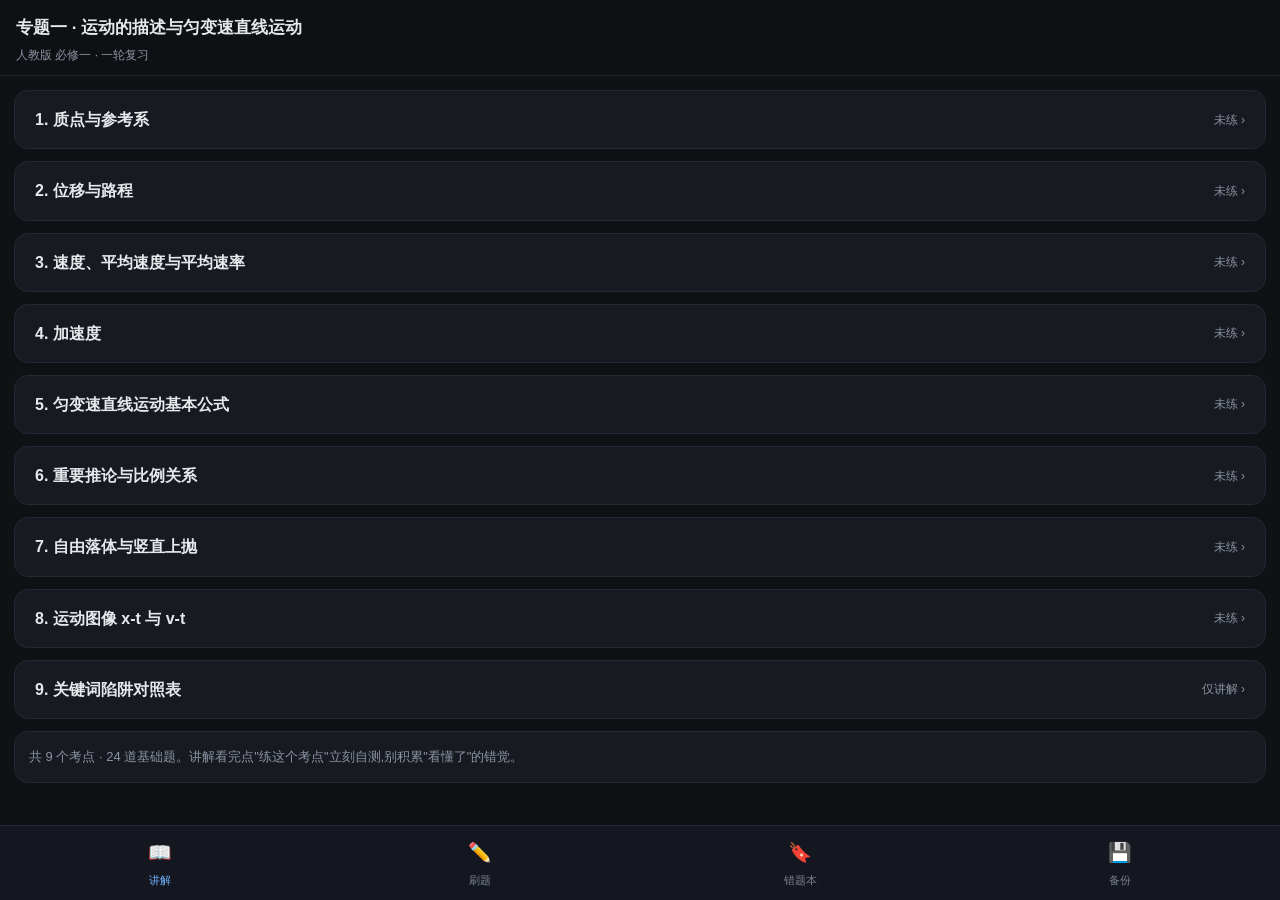
==== index.html @ e9f725aa "Create index.html" ====
<!DOCTYPE html>
<html lang="zh-CN">
<head>
<meta charset="UTF-8">
<meta name="viewport" content="width=device-width,initial-scale=1,viewport-fit=cover">
<meta name="apple-mobile-web-app-capable" content="yes">
<meta name="apple-mobile-web-app-status-bar-style" content="black-translucent">
<title>物理一轮 · 运动与匀变速</title>
<style>
*{box-sizing:border-box;-webkit-tap-highlight-color:transparent}
body{margin:0;background:#0f1115;color:#e6e8ec;font:16px/1.7 -apple-system,"PingFang SC",sans-serif;
  padding-bottom:calc(68px + env(safe-area-inset-bottom))}
header{position:sticky;top:0;z-index:9;background:#0f1115ee;backdrop-filter:blur(8px);
  padding:14px 16px 10px;border-bottom:1px solid #22262e}
h1{font-size:17px;margin:0;font-weight:600}
.sub{font-size:12px;color:#8b93a1;margin-top:2px}
main{padding:14px 14px 20px}
.card{background:#171a21;border:1px solid #232834;border-radius:14px;padding:14px;margin-bottom:12px}
.ct{font-size:16px;font-weight:600;display:flex;justify-content:space-between;align-items:center;gap:10px}
.pct{font-size:12px;color:#8b93a1;font-weight:400;white-space:nowrap}
.body{display:none;margin-top:12px;border-top:1px solid #232834;padding-top:12px}
.body.on{display:block}
h4{margin:14px 0 6px;font-size:13px;color:#6fb3ff;letter-spacing:.5px}
h4:first-child{margin-top:0}
p{margin:6px 0}
ul{margin:6px 0;padding-left:20px}
li{margin:4px 0}
.f{background:#10131a;border-left:3px solid #3d7dd8;padding:8px 10px;border-radius:0 8px 8px 0;margin:8px 0;font-size:15px}
.bad{border-left-color:#e05a5a}.good{border-left-color:#3fae6b}
.tag{display:inline-block;font-size:11px;padding:1px 7px;border-radius:20px;background:#232834;color:#9aa3b2;margin-right:5px}
table{width:100%;border-collapse:collapse;font-size:14px;margin:8px 0}
td{border:1px solid #232834;padding:6px 8px;vertical-align:top}
td:first-child{color:#ffc46b;white-space:nowrap;width:30%}
button{font:inherit;color:inherit;background:none;border:none;cursor:pointer}
.btn{display:block;width:100%;text-align:left;background:#1d2230;border:1px solid #2b3240;
  border-radius:12px;padding:13px 14px;margin:8px 0;font-size:15.5px;transition:.15s}
.btn:active{transform:scale(.985)}
.btn.c{background:#143524;border-color:#2f7a4e}
.btn.w{background:#3a1a1a;border-color:#8a3a3a}
.btn.dim{opacity:.45}
.mini{display:inline-block;width:auto;padding:9px 14px;margin:5px 6px 0 0;background:#1d2230;
  border:1px solid #2b3240;border-radius:10px;font-size:14px;text-align:center}
.mini.on{background:#2d5bbd;border-color:#2d5bbd}
.q{font-size:16.5px;line-height:1.65;margin-bottom:6px}
.exp{background:#10131a;border-radius:10px;padding:11px 12px;margin-top:10px;font-size:14.5px;display:none}
.exp.on{display:block}
.bar{height:5px;background:#232834;border-radius:9px;overflow:hidden;margin-top:8px}
.bar>i{display:block;height:100%;background:linear-gradient(90deg,#3d7dd8,#6fb3ff)}
nav{position:fixed;bottom:0;left:0;right:0;display:flex;background:#141720;
  border-top:1px solid #232834;padding-bottom:env(safe-area-inset-bottom);z-index:20}
nav button{flex:1;padding:11px 0 10px;font-size:11px;color:#79818f;text-align:center}
nav button.on{color:#6fb3ff}
nav i{display:block;font-size:19px;font-style:normal;margin-bottom:2px}
.empty{text-align:center;color:#79818f;padding:40px 16px;font-size:14.5px}
textarea{width:100%;height:120px;background:#10131a;color:#e6e8ec;border:1px solid #2b3240;
  border-radius:10px;padding:10px;font:13px/1.5 ui-monospace,monospace}
.warn{background:#2a1f10;border:1px solid #6b4a1a;border-radius:10px;padding:10px 12px;font-size:14px;color:#ffc46b}
.row{display:flex;gap:8px}.row>*{flex:1}
.n{color:#8b93a1;font-size:13px}
sub,sup{font-size:.72em}
</style>
</head>
<body>
<header><h1 id="ht">专题一 · 运动的描述与匀变速直线运动</h1><div class="sub" id="hs">人教版 必修一 · 一轮复习</div></header>
<main id="app"></main>
<nav>
  <button data-t="learn" class="on"><i>📖</i>讲解</button>
  <button data-t="quiz"><i>✏️</i>刷题</button>
  <button data-t="wrong"><i>🔖</i>错题本</button>
  <button data-t="data"><i>💾</i>备份</button>
</nav>
<script>
/* ========== 考点讲解 ========== */
const C=[
{id:'c1',n:'1. 质点与参考系',b:`
<h4>核心结论</h4>
<ul><li><b>质点</b>是理想模型:忽略物体大小和形状,把质量集中于一点。</li>
<li>能否看成质点,<b>取决于所研究的问题</b>,不取决于物体本身大不大。</li>
<li>描述运动必须先选<b>参考系</b>;同一运动,参考系不同,描述结果不同。坐标系是建立在参考系上的量化工具。</li></ul>
<h4>为什么</h4>
<p>只要物体的大小、形状对所研究的问题影响可以忽略,就可以当质点。地球公转时直径相对轨道半径微不足道,可视为质点;研究自转时转动本身就是研究对象,就不能。</p>
<h4>易错对比</h4>
<div class="f bad">✗ 体积很小的物体一定能看成质点 —— 研究乒乓球的旋转时,它再小也不行。</div>
<div class="f good">✓ 火车从北京开到上海用多长时间,几百米长的火车也能看成质点。</div>`},

{id:'c2',n:'2. 位移与路程',b:`
<h4>核心结论</h4>
<ul><li><b>位移</b>:矢量,由初位置指向末位置的有向线段,只看首末,与路径无关。</li>
<li><b>路程</b>:标量,实际轨迹的长度,与路径有关。</li>
<li>恒有 |位移| ≤ 路程,<b>只有单向直线运动时两者大小相等</b>。</li></ul>
<h4>为什么</h4>
<p>位移只关心"从哪到哪",路程关心"走了多远"。一旦有拐弯或折返,走过的路就比首末连线长。</p>
<h4>易错对比</h4>
<div class="f bad">✗ 绕圆形跑道跑一整圈:路程 2πR,位移 0,不是 2πR。</div>
<div class="f good">✓ 沿半径 R 圆周跑半圈:路程 πR,位移大小 2R(直径)。</div>`},

{id:'c3',n:'3. 速度、平均速度与平均速率',b:`
<h4>核心结论</h4>
<ul><li>平均速度 v̄ = Δx/Δt,<b>矢量</b>,方向与位移同向。</li>
<li>平均速率 = 路程/时间,<b>标量</b>,一般不等于平均速度的大小。</li>
<li>瞬时速度:Δt→0 时的平均速度;速率 = 瞬时速度的大小。</li>
<li>v̄ = (v<sub>0</sub>+v)/2 <b>只对匀变速直线运动成立</b>。</li></ul>
<h4>为什么</h4>
<p>平均速度由位移定义,折返会让位移变小而路程不变,所以两者分道扬镳。而 (v<sub>0</sub>+v)/2 这个式子来自 v-t 图像中梯形面积,只有图线是直线(匀变速)时才能这么算。</p>
<h4>易错对比</h4>
<div class="f bad">✗ 前一半<b>路程</b> 10 m/s、后一半路程 15 m/s,全程平均速度算成 12.5 m/s。<br>正确:v̄ = 2v<sub>1</sub>v<sub>2</sub>/(v<sub>1</sub>+v<sub>2</sub>) = 12 m/s。</div>
<div class="f good">✓ 前一半<b>时间</b> 10 m/s、后一半时间 15 m/s,这时才是 (v<sub>1</sub>+v<sub>2</sub>)/2 = 12.5 m/s。</div>
<p class="n">分清"一半路程"还是"一半时间",这是这个考点唯一的分水岭。</p>`},

{id:'c4',n:'4. 加速度',b:`
<h4>核心结论</h4>
<ul><li>a = Δv/Δt,矢量,方向与<b>速度变化量 Δv</b> 同向,与 v 的方向没有必然联系。</li>
<li>a 与 v 同向 → 加速;a 与 v 反向 → 减速。<b>只看这一条,不看正负号大小。</b></li>
<li>a 大不代表 v 大;a 在减小,只要仍与 v 同向,速度照样<b>继续增大</b>。</li>
<li>v = 0 时 a 可以不为零(竖直上抛最高点)。</li></ul>
<h4>为什么</h4>
<p>加速度刻画的是速度<b>改变的快慢</b>,不是速度本身的大小。它和速度是两个独立的量,只有方向关系决定加速还是减速。</p>
<h4>易错对比</h4>
<div class="f bad">✗ "加速度为正,物体一定加速" —— 若规定向右为正,物体向左运动(v&lt;0)而 a&gt;0,则是在减速。</div>
<div class="f good">✓ 竖直上抛到最高点:v = 0,a = g = 10 m/s²,方向竖直向下。</div>`},

{id:'c5',n:'5. 匀变速直线运动基本公式',b:`
<h4>核心结论</h4>
<div class="f">v = v<sub>0</sub> + at<br>x = v<sub>0</sub>t + ½at²<br>v² = v<sub>0</sub>² + 2ax<br>x = (v<sub>0</sub>+v)t/2</div>
<ul><li>四个式子里一共五个量,<b>知三求二</b>。</li>
<li>都是矢量式:先规定正方向(通常取 v<sub>0</sub> 方向为正),再带正负号代入。</li>
<li>不含 t 的 v² = v<sub>0</sub>² + 2ax 在"不问时间"的题里最省步骤。</li></ul>
<h4>为什么</h4>
<p>前两式是定义式直接积分的结果,后两式由前两式消去 t 或 a 得到,不是新规律。</p>
<h4>易错对比</h4>
<div class="f bad">✗ 汽车 20 m/s 刹车,a = 5 m/s²,求 6 s 内位移,直接代 x = 20×6 − ½×5×36 = 30 m。<br>错在车在 t = 4 s 就停了,不会倒着开回来。</div>
<div class="f good">✓ 先算刹车时间 t<sub>0</sub> = v<sub>0</sub>/a = 4 s &lt; 6 s,所以 x = v<sub>0</sub>²/2a = 40 m。</div>
<p class="n">看到"刹车""制动""滑行",第一反应就是算停止时间,再和题给时间比。</p>`},

{id:'c6',n:'6. 重要推论与比例关系',b:`
<h4>核心结论</h4>
<ul><li>中间<b>时刻</b>速度:v<sub>t/2</sub> = (v<sub>0</sub>+v)/2 = x/t</li>
<li>中间<b>位置</b>速度:v<sub>x/2</sub> = √[(v<sub>0</sub>²+v²)/2]</li>
<li>恒有 <b>v<sub>x/2</sub> &gt; v<sub>t/2</sub></b>(匀变速直线运动中,只要 a≠0)</li>
<li>连续相等时间 T 内位移差:<b>Δx = aT²</b>,推广 x<sub>m</sub> − x<sub>n</sub> = (m−n)aT²</li>
<li>逐差法(实验求 a):a = (x<sub>4</sub>+x<sub>5</sub>+x<sub>6</sub> − x<sub>1</sub>−x<sub>2</sub>−x<sub>3</sub>)/(9T²)</li></ul>
<h4>初速度为零的匀加速(重要比例)</h4>
<table>
<tr><td>各秒末速度</td><td>1 : 2 : 3 : …</td></tr>
<tr><td>前 1s、前 2s… 总位移</td><td>1 : 4 : 9 : …</td></tr>
<tr><td>第 1s、第 2s… 内位移</td><td>1 : 3 : 5 : …</td></tr>
<tr><td>通过连续相等位移所用时间</td><td>1 : (√2−1) : (√3−√2) : …</td></tr>
</table>
<h4>易错对比</h4>
<div class="f bad">✗ 把"前 n 秒位移比 1:4:9"和"第 n 秒内位移比 1:3:5"混用。</div>
<div class="f good">✓ "前"是累计总位移,"第"是那一秒单独走的。1+3 = 4,1+3+5 = 9,两套比例本身是自洽的。</div>`},

{id:'c7',n:'7. 自由落体与竖直上抛',b:`
<h4>核心结论</h4>
<ul><li><b>自由落体</b>:v<sub>0</sub> = 0,a = g。v = gt,h = ½gt²,v² = 2gh。</li>
<li><b>竖直上抛</b>:全程只受重力,是<b>一个完整的匀变速直线运动</b>,可以整体处理。</li>
<li>取向上为正则 a = −g:上升时间 = 下落回抛点时间 = v<sub>0</sub>/g;最大高度 H = v<sub>0</sub>²/2g;回到抛点时速率仍为 v<sub>0</sub>,方向相反。</li></ul>
<h4>为什么</h4>
<p>上升段和下降段加速度始终是 g,没有突变,所以不必分段。分段只是为了直观,整体法更快且不易错。</p>
<h4>易错对比</h4>
<div class="f bad">✗ 认为最高点加速度为零,或认为上升和下降要用两套公式算。</div>
<div class="f good">✓ v<sub>0</sub> = 20 m/s 上抛(g = 10):整体法 0 = 20t − ½×10t² 得 t = 4 s,就是全程时间。</div>`},

{id:'c8',n:'8. 运动图像 x-t 与 v-t',b:`
<h4>核心结论</h4>
<table>
<tr><td>x-t 斜率</td><td>速度(含正负,表示方向)</td></tr>
<tr><td>x-t 交点</td><td>两物体相遇</td></tr>
<tr><td>v-t 斜率</td><td>加速度</td></tr>
<tr><td>v-t 面积</td><td>位移(时间轴下方记负)</td></tr>
<tr><td>v-t 与 t 轴交点</td><td>速度反向的时刻</td></tr>
</table>
<h4>最容易丢分的一条</h4>
<div class="f bad">✗ 把图线形状当成运动轨迹。x-t 图里一条倾斜直线表示<b>匀速直线运动</b>,不是物体斜着走。</div>
<div class="f good">✓ 这两种图都只能描述<b>直线运动</b>,纵轴是位置或速度,不是空间位置的二维坐标。</div>
<p class="n">求位移用 v-t 面积并带正负号;求路程才把负面积取绝对值相加。</p>`},

{id:'c9',n:'9. 关键词陷阱对照表',b:`
<p class="n">一轮复习丢基础分,很大一部分不是不会算,是没看见题目悄悄给的条件。</p>
<table>
<tr><td>刹车 / 制动 / 滑行</td><td>减速到零后不再反向,必须先算停止时间</td></tr>
<tr><td>恰好 / 刚好</td><td>临界条件,往往某个量正好为 0</td></tr>
<tr><td>从静止开始</td><td>v<sub>0</sub> = 0</td></tr>
<tr><td>自由下落 / 自由释放</td><td>v<sub>0</sub> = 0 且 a = g</td></tr>
<tr><td>竖直下抛</td><td>v<sub>0</sub> ≠ 0,方向向下,a = g</td></tr>
<tr><td>匀减速直到停止</td><td>运动时间 = v<sub>0</sub>/a,之后保持静止</td></tr>
<tr><td>位移为零</td><td>回到出发点,不是没动</td></tr>
<tr><td>第 n 秒内</td><td>时长 1 s 的那一段,不是前 n 秒</td></tr>
<tr><td>平均速度</td><td>必须除以总时间,不是速度的算术平均</td></tr>
</table>`}
];

/* ========== 题库 ========== */
const Q=[
{id:'q1',c:'c1',t:'下列关于质点的说法,正确的是:',o:['体积很小的物体一定可以看成质点','研究地球自转时可以把地球看成质点','研究火车从北京到上海所需时间时可把火车看成质点','质点是一种实际存在的很小的物体'],a:2,g:'概念',e:'能否看成质点取决于所研究的问题。研究自转时转动本身是研究对象,不能视为质点;算全程时间时,火车长度相对路程可忽略,可以。质点是理想模型,不真实存在。'},
{id:'q2',c:'c2',t:'物体做单向直线运动时,位移的大小与路程的关系是:',o:['一定相等','位移一定大于路程','位移一定小于路程','无法确定'],a:0,g:'概念',e:'只有单向(不折返)直线运动,轨迹长度才等于首末连线长度。一旦折返或转弯,路程就大于位移大小。'},
{id:'q3',c:'c2',t:'某人沿半径为 R 的圆形跑道从一点出发跑了半圈,他的位移大小和路程分别是:',o:['2R 和 πR','πR 和 2R','2R 和 2πR','0 和 πR'],a:0,g:'计算',e:'半圈的首末位置是直径两端,位移大小 = 2R;路程 = 半个周长 = πR。注意别把两者写反。'},
{id:'q4',c:'c3',t:'汽车沿直线行驶,前一半路程速度为 10 m/s,后一半路程速度为 15 m/s,全程平均速度为:',o:['12.5 m/s','12 m/s','13 m/s','11 m/s'],a:1,g:'公式',e:'设总路程 2s。t = s/10 + s/15 = s/6,v̄ = 2s ÷ (s/6) = 12 m/s。等路程时 v̄ = 2v₁v₂/(v₁+v₂),只有等时间才用 (v₁+v₂)/2 = 12.5。'},
{id:'q5',c:'c3',t:'公式 v̄ = (v₀+v)/2 适用于:',o:['任何形式的运动','任何直线运动','匀变速直线运动','只有匀速直线运动'],a:2,g:'条件',e:'该式由 v-t 图线为直线(斜率恒定)推出,因此只适用于匀变速直线运动。匀速运动是其中 a=0 的特例,但选项 D 范围太窄。'},
{id:'q6',c:'c4',t:'关于加速度,下列说法正确的是:',o:['加速度大,速度一定大','加速度为正值,物体一定在加速','加速度的方向与速度变化量的方向相同','速度为零时加速度一定为零'],a:2,g:'概念',e:'a = Δv/Δt,方向与 Δv 同向,这是定义。加速还是减速只看 a 与 v 是否同向,与正负号无关;最高点 v=0 而 a=g 说明 D 错。'},
{id:'q7',c:'c4',t:'物体做直线运动,加速度逐渐减小但方向始终与速度方向相同,则物体的速度:',o:['逐渐减小','逐渐增大','保持不变','先增大后减小'],a:1,g:'概念',e:'只要 a 与 v 同向,速度就在增大,只是增大得越来越慢。直到 a=0 时速度达到最大并保持不变。'},
{id:'q8',c:'c4',t:'竖直上抛的物体到达最高点时:',o:['速度为零,加速度也为零','速度为零,加速度为 g,方向竖直向下','速度为零,加速度为 g,方向竖直向上','速度不为零'],a:1,g:'概念',e:'最高点只是速度为零的瞬间,物体仍只受重力,a=g 始终竖直向下。若 a=0 物体就会停在空中。'},
{id:'q9',c:'c5',t:'物体初速度 2 m/s,沿初速度方向做匀加速运动,a = 2 m/s²,则 4 s 末的速度为:',o:['8 m/s','10 m/s','6 m/s','12 m/s'],a:1,g:'计算',e:'v = v₀ + at = 2 + 2×4 = 10 m/s。'},
{id:'q10',c:'c5',t:'汽车以 20 m/s 行驶,刹车后加速度大小为 5 m/s²,则刹车后 6 s 内汽车的位移为:',o:['60 m','40 m','30 m','120 m'],a:1,g:'条件',e:'刹车陷阱题。停止时间 t₀ = 20/5 = 4 s < 6 s,所以实际只运动 4 s:x = v₀²/2a = 400/10 = 40 m。若硬代 6 s 会得 30 m,等于让车倒开。'},
{id:'q11',c:'c6',t:'物体由静止开始做匀加速直线运动,第 1 s 内、第 2 s 内、第 3 s 内的位移之比为:',o:['1 : 2 : 3','1 : 3 : 5','1 : 4 : 9','1 : √2 : √3'],a:1,g:'公式',e:'"第 n 秒内"的位移比是 1:3:5:…;1:4:9 是"前 n 秒"的总位移比;1:2:3 是各秒末速度比。三者别混。'},
{id:'q12',c:'c6',t:'判断:初速度为零的匀加速直线运动,前 1 s、前 2 s、前 3 s 内的位移之比为 1 : 4 : 9。',o:['正确','错误'],a:0,g:'公式',e:'正确。x = ½at²,位移与 t² 成正比,所以 1²:2²:3² = 1:4:9。'},
{id:'q13',c:'c6',t:'匀变速直线运动中,任意两个连续相等时间 T 内的位移之差等于:',o:['aT','aT²','2aT²','不确定'],a:1,g:'公式',e:'Δx = aT²,这是判断匀变速运动和实验中求加速度的核心关系式。相隔 m−n 段时则为 (m−n)aT²。'},
{id:'q14',c:'c6',t:'某物体做匀变速直线运动,在连续相等的时间间隔 T = 1 s 内的位移依次为 2 m 和 4 m,则加速度为:',o:['1 m/s²','2 m/s²','4 m/s²','0.5 m/s²'],a:1,g:'计算',e:'由 Δx = aT²:a = (4−2)/1² = 2 m/s²。'},
{id:'q15',c:'c6',t:'匀变速直线运动中(a≠0),中间时刻的瞬时速度 v(t/2) 与中间位置的瞬时速度 v(x/2) 的大小关系是:',o:['v(t/2) > v(x/2)','两者相等','v(x/2) > v(t/2)','无法确定'],a:2,g:'概念',e:'v(t/2) = (v₀+v)/2 是算术平均,v(x/2) = √[(v₀²+v²)/2] 是方均根,后者恒大于前者(v₀≠v 时)。记住"位置的大于时刻的",无论加速减速都成立。'},
{id:'q16',c:'c7',t:'物体自由下落,g 取 10 m/s²,则 2 s 末的速度为:',o:['10 m/s','20 m/s','5 m/s','40 m/s'],a:1,g:'计算',e:'v = gt = 10×2 = 20 m/s。'},
{id:'q17',c:'c7',t:'物体自由下落 45 m 所需时间为(g 取 10 m/s²):',o:['2 s','3 s','4.5 s','9 s'],a:1,g:'计算',e:'h = ½gt²:45 = 5t²,t = 3 s。'},
{id:'q18',c:'c7',t:'以 20 m/s 的速度竖直上抛一物体,不计空气阻力,g 取 10 m/s²,从抛出到落回抛出点的总时间为:',o:['2 s','4 s','6 s','1 s'],a:1,g:'公式',e:'上升时间 = v₀/g = 2 s,下落时间相同,总共 4 s。整体法:取向上为正,0 = 20t − 5t²,t = 4 s。'},
{id:'q19',c:'c8',t:'在 x-t 图像中,一条倾斜的直线表示物体做:',o:['匀加速直线运动','匀速直线运动','静止','曲线运动'],a:1,g:'概念',e:'x-t 图斜率即速度,直线说明速度恒定,为匀速直线运动。图线倾斜不代表物体斜着走。'},
{id:'q20',c:'c8',t:'v-t 图像中图线与时间轴所围的面积表示:',o:['速度的变化量','加速度','位移','总路程'],a:2,g:'概念',e:'面积表示位移,且时间轴下方的面积记为负。求路程才需把各段面积取绝对值后相加。'},
{id:'q21',c:'c8',t:'判断:x-t 图像中图线的形状就是物体运动的轨迹。',o:['正确','错误'],a:1,g:'概念',e:'错误。x-t 和 v-t 图像都只能描述直线运动,纵轴是位置或速度,不是第二个空间方向,图线形状与轨迹无关。'},
{id:'q22',c:'c5',t:'物体做匀减速直线运动,初速度 10 m/s,加速度大小 2 m/s²,则 3 s 内的位移为:',o:['21 m','30 m','24 m','15 m'],a:0,g:'计算',e:'停止时间 t₀ = 10/2 = 5 s > 3 s,公式可直接用:x = 10×3 − ½×2×3² = 30 − 9 = 21 m。'},
{id:'q23',c:'c4',t:'判断:加速度是矢量,它的方向可能与速度方向相反。',o:['正确','错误'],a:0,g:'概念',e:'正确。a 与 v 反向时物体做减速运动,例如刹车、竖直上抛的上升阶段。'},
{id:'q24',c:'c6',t:'汽车由静止开始做匀加速直线运动,第 3 s 内的位移为 5 m,则加速度为:',o:['1 m/s²','2 m/s²','2.5 m/s²','5 m/s²'],a:1,g:'公式',e:'第 3 s 内位移 = ½a(3²−2²) = 2.5a = 5,得 a = 2 m/s²。若误当成前 3 s 位移会算出 10/9,注意"第"与"前"的区别。'}
];
const REASONS=['概念','公式','条件','计算'];
const RLABEL={概念:'概念记错',公式:'公式用错',条件:'条件漏看',计算:'计算失误'};

/* ========== 数据层 ========== */
const KEY='wlfx_zt1_v1';
let DB=(()=>{try{return JSON.parse(localStorage.getItem(KEY))||{q:{}}}catch(e){return{q:{}}}})();
if(!DB.q)DB.q={};
const save=()=>{try{localStorage.setItem(KEY,JSON.stringify(DB))}catch(e){alert('存储失败,可能是存储空间已满')}};
const rec=id=>DB.q[id]||(DB.q[id]={att:0,cor:0,streak:0,wrong:false,reason:'',due:0});
const DAY=864e5;
const cStat=cid=>{const qs=Q.filter(q=>q.c===cid);let a=0,c=0;qs.forEach(q=>{const r=DB.q[q.id];if(r){a+=r.att;c+=r.cor}});return{a,c,n:qs.length,done:qs.filter(q=>DB.q[q.id]&&DB.q[q.id].att).length}};
const wrongList=()=>Q.filter(q=>DB.q[q.id]&&DB.q[q.id].wrong);
const dueList=()=>wrongList().filter(q=>DB.q[q.id].due<=Date.now());

/* ========== 视图 ========== */
let tab='learn',app=document.getElementById('app');
let queue=[],qi=0,mode='all',modeC='',answered=false;

document.querySelectorAll('nav button').forEach(b=>b.onclick=()=>{
  tab=b.dataset.t;
  document.querySelectorAll('nav button').forEach(x=>x.classList.toggle('on',x===b));
  window.scrollTo(0,0);render();
});

function render(){({learn,quiz,wrong,data}[tab])()}

/* --- 讲解 --- */
function learn(){
  app.innerHTML=C.map(c=>{
    const s=cStat(c.id),p=s.a?Math.round(s.c/s.a*100):-1;
    return `<div class="card"><button class="ct" style="width:100%" onclick="tg('${c.id}')">
      <span>${c.n}</span>
      <span class="pct">${p<0?(s.n?'未练':'仅讲解'):'掌握 '+p+'%'} ›</span></button>
      <div class="body" id="b_${c.id}">${c.b}
      ${s.n?`<button class="mini on" style="margin-top:14px" onclick="startC('${c.id}')">练这个考点(${s.n} 题)</button>`:''}
      </div></div>`}).join('')
    +`<div class="card"><div class="n">共 ${C.length} 个考点 · ${Q.length} 道基础题。讲解看完点"练这个考点"立刻自测,别积累"看懂了"的错觉。</div></div>`;
}
window.tg=id=>document.getElementById('b_'+id).classList.toggle('on');
window.startC=cid=>{mode='c';modeC=cid;build();tab='quiz';
  document.querySelectorAll('nav button').forEach(x=>x.classList.toggle('on',x.dataset.t==='quiz'));
  window.scrollTo(0,0);render()};

/* --- 刷题 --- */
function build(){
  let list = mode==='all'?Q.slice() : mode==='c'?Q.filter(q=>q.c===modeC) : mode==='w'?wrongList() : dueList();
  for(let i=list.length-1;i>0;i--){const j=Math.random()*(i+1)|0;[list[i],list[j]]=[list[j],list[i]]}
  queue=list;qi=0;answered=false;
}
function quiz(){
  if(!queue.length)build();
  const bar=`<div class="card"><div>
    ${[['all','全部'],['c','按考点'],['w','只刷错题'],['due','今日复习']].map(([m,n])=>
      `<button class="mini ${mode===m?'on':''}" onclick="setMode('${m}')">${n}${m==='w'?'('+wrongList().length+')':m==='due'?'('+dueList().length+')':''}</button>`).join('')}
    </div>${mode==='c'?`<div style="margin-top:8px">${C.filter(c=>Q.some(q=>q.c===c.id)).map(c=>
      `<button class="mini ${modeC===c.id?'on':''}" onclick="setC('${c.id}')">${c.n.split('. ')[1]}</button>`).join('')}</div>`:''}
    </div>`;
  if(!queue.length){app.innerHTML=bar+`<div class="empty">${mode==='w'?'错题本是空的,先去刷题。':mode==='due'?'今天没有到期需要复习的错题。':'没有题目。'}</div>`;return}
  const q=queue[qi],r=rec(q.id);
  app.innerHTML=bar+`<div class="card">
    <div class="n">第 ${qi+1} / ${queue.length} 题 &nbsp;<span class="tag">${C.find(c=>c.id===q.c).n.split('. ')[1]}</span>${r.wrong?'<span class="tag" style="color:#ff9b9b">错题</span>':''}</div>
    <div class="bar"><i style="width:${(qi)/queue.length*100}%"></i></div>
    <div class="q" style="margin-top:12px">${q.t}</div>
    <div id="opts">${q.o.map((o,i)=>`<button class="btn" onclick="ans(${i})">${'ABCD'[i]}. ${o}</button>`).join('')}</div>
    <div class="exp" id="exp"></div>
    <div id="nx"></div></div>`;
  answered=false;
}
window.setMode=m=>{mode=m;if(m==='c'&&!modeC)modeC=C[0].id;build();render()};
window.setC=c=>{modeC=c;build();render()};
window.ans=i=>{
  if(answered)return;answered=true;
  const q=queue[qi],r=rec(q.id),ok=i===q.a;
  r.att++;
  document.querySelectorAll('#opts .btn').forEach((b,k)=>{
    if(k===q.a)b.classList.add('c');else if(k===i)b.classList.add('w');else b.classList.add('dim')});
  let extra='';
  if(ok){
    r.cor++;r.streak++;
    if(r.wrong){ if(r.streak>=2){r.wrong=false;r.reason='';extra='<div class="f good" style="margin-top:10px">连续答对 2 次,已移出错题本。</div>'}
      else{r.due=Date.now()+3*DAY;extra='<div class="f" style="margin-top:10px">答对 1 次,再对 1 次就移出错题本。</div>'} }
  }else{
    r.streak=0;r.wrong=true;r.due=Date.now()+DAY;if(!r.reason)r.reason=q.g;
    extra=`<div style="margin-top:10px"><div class="n">这题错在哪?点一下归类(已默认 ${RLABEL[q.g]})</div>
      ${REASONS.map(x=>`<button class="mini ${r.reason===x?'on':''}" onclick="setR('${q.id}','${x}',this)">${RLABEL[x]}</button>`).join('')}</div>`;
  }
  save();
  const e=document.getElementById('exp');
  e.className='exp on';
  e.innerHTML=`<b style="color:${ok?'#6fe0a0':'#ff9b9b'}">${ok?'正确':'错误'}</b> · 正确答案 ${'ABCD'[q.a]}<br>${q.e}${extra}`;
  document.getElementById('nx').innerHTML=`<button class="btn" style="text-align:center;background:#2d5bbd;border-color:#2d5bbd;margin-top:12px" onclick="next()">${qi+1<queue.length?'下一题':'完成本轮'}</button>`;
};
window.setR=(id,x,el)=>{rec(id).reason=x;save();
  el.parentNode.querySelectorAll('.mini').forEach(b=>b.classList.toggle('on',b===el))};
window.next=()=>{ if(qi+1<queue.length){qi++;render();window.scrollTo(0,0)}
  else{ const n=queue.length; app.innerHTML=`<div class="card"><div class="ct">本轮完成</div>
    <p class="n" style="margin-top:10px">共 ${n} 题。错题已自动进入错题本,明天会出现在"今日复习"里。</p>
    <button class="btn" style="text-align:center;background:#2d5bbd;border-color:#2d5bbd" onclick="build();render()">再来一轮</button></div>`}};

/* --- 错题本 --- */
let wf='all';
function wrong(){
  const all=wrongList();
  const list=wf==='all'?all:all.filter(q=>DB.q[q.id].reason===wf);
  const cnt={};REASONS.forEach(x=>cnt[x]=all.filter(q=>DB.q[q.id].reason===x).length);
  const tot=all.length||1;
  app.innerHTML=`<div class="card"><div class="ct">错题 ${all.length} 道<span class="pct">今日待复习 ${dueList().length}</span></div>
    ${all.length?`<div style="margin-top:10px">${REASONS.map(x=>
      `<div style="margin:6px 0"><div class="n">${RLABEL[x]} · ${cnt[x]} 道 (${Math.round(cnt[x]/tot*100)}%)</div>
      <div class="bar"><i style="width:${cnt[x]/tot*100}%"></i></div></div>`).join('')}
      <div class="n" style="margin-top:10px">占比最高的那一类,就是你丢基础分的真正原因。</div></div>`:''}
    <div style="margin-top:10px">${[['all','全部']].concat(REASONS.map(x=>[x,RLABEL[x]])).map(([v,n])=>
      `<button class="mini ${wf===v?'on':''}" onclick="setWF('${v}')">${n}</button>`).join('')}</div></div>`
   +(list.length?list.map(q=>{const r=DB.q[q.id];const d=Math.ceil((r.due-Date.now())/DAY);
      return `<div class="card"><div class="n"><span class="tag">${RLABEL[r.reason]||'未分类'}</span>
        <span class="tag">${C.find(c=>c.id===q.c).n.split('. ')[1]}</span>错 ${r.att-r.cor} 次 · ${r.due<=Date.now()?'待复习':d+' 天后复习'}</div>
        <div class="q" style="margin-top:8px">${q.t}</div>
        <div class="f good">正确答案 ${'ABCD'[q.a]}. ${q.o[q.a]}</div>
        <div style="font-size:14.5px;color:#aeb6c2">${q.e}</div>
        <button class="mini" onclick="rm('${q.id}')">手动移出</button></div>`}).join('')
     :`<div class="empty">${all.length?'这一类里没有错题。':'还没有错题。答错的题会自动收进来,按错误原因分类统计。'}</div>`);
}
window.setWF=v=>{wf=v;render()};
window.rm=id=>{rec(id).wrong=false;save();render()};

/* --- 备份 --- */
function data(){
  const n=Object.keys(DB.q).length,w=wrongList().length;
  app.innerHTML=`<div class="card warn">iPhone 上两件事务必记住:<br>
    1. 先用 Safari 分享菜单"添加到主屏幕",之后<b>只从主屏幕图标进入</b>。Safari 里和图标里的数据是两套,分开存。<br>
    2. Safari 大约 7 天不访问会清理网站数据。每周导出一次存到"文件"App,就不会丢。</div>
  <div class="card"><div class="ct">当前数据</div>
    <p class="n">已练过 ${n} 题 · 错题 ${w} 道</p>
    <button class="btn" style="text-align:center" onclick="exp()">导出备份(下载 JSON)</button>
    <button class="btn" style="text-align:center" onclick="cp()">复制备份内容到剪贴板</button></div>
  <div class="card"><div class="ct">导入</div>
    <p class="n">把之前导出的内容粘进来,会覆盖当前数据。</p>
    <textarea id="imp" placeholder="在此粘贴备份 JSON"></textarea>
    <button class="btn" style="text-align:center" onclick="imp()">导入并覆盖</button></div>
  <div class="card"><div class="ct">清空</div>
    <button class="btn" style="text-align:center;color:#ff9b9b" onclick="clr()">清空全部练习与错题记录</button></div>`;
}
window.exp=()=>{const b=new Blob([JSON.stringify(DB)],{type:'application/json'});
  const a=document.createElement('a');a.href=URL.createObjectURL(b);
  a.download='物理专题一备份_'+new Date().toISOString().slice(0,10)+'.json';a.click()};
window.cp=()=>{const t=JSON.stringify(DB);
  (navigator.clipboard?navigator.clipboard.writeText(t):Promise.reject())
   .then(()=>alert('已复制,粘贴到备忘录或微信收藏即可'))
   .catch(()=>{const a=document.createElement('textarea');a.value=t;document.body.appendChild(a);
     a.select();document.execCommand('copy');a.remove();alert('已复制')})};
window.imp=()=>{const v=document.getElementById('imp').value.trim();if(!v)return;
  try{const o=JSON.parse(v);if(!o.q)throw 0;DB=o;save();alert('导入成功');render()}catch(e){alert('格式不对,请检查粘贴内容是否完整')}};
window.clr=()=>{if(confirm('确定清空?此操作不可恢复,建议先导出备份。')){DB={q:{}};save();render()}};

render();
</script>
</body>
</html>
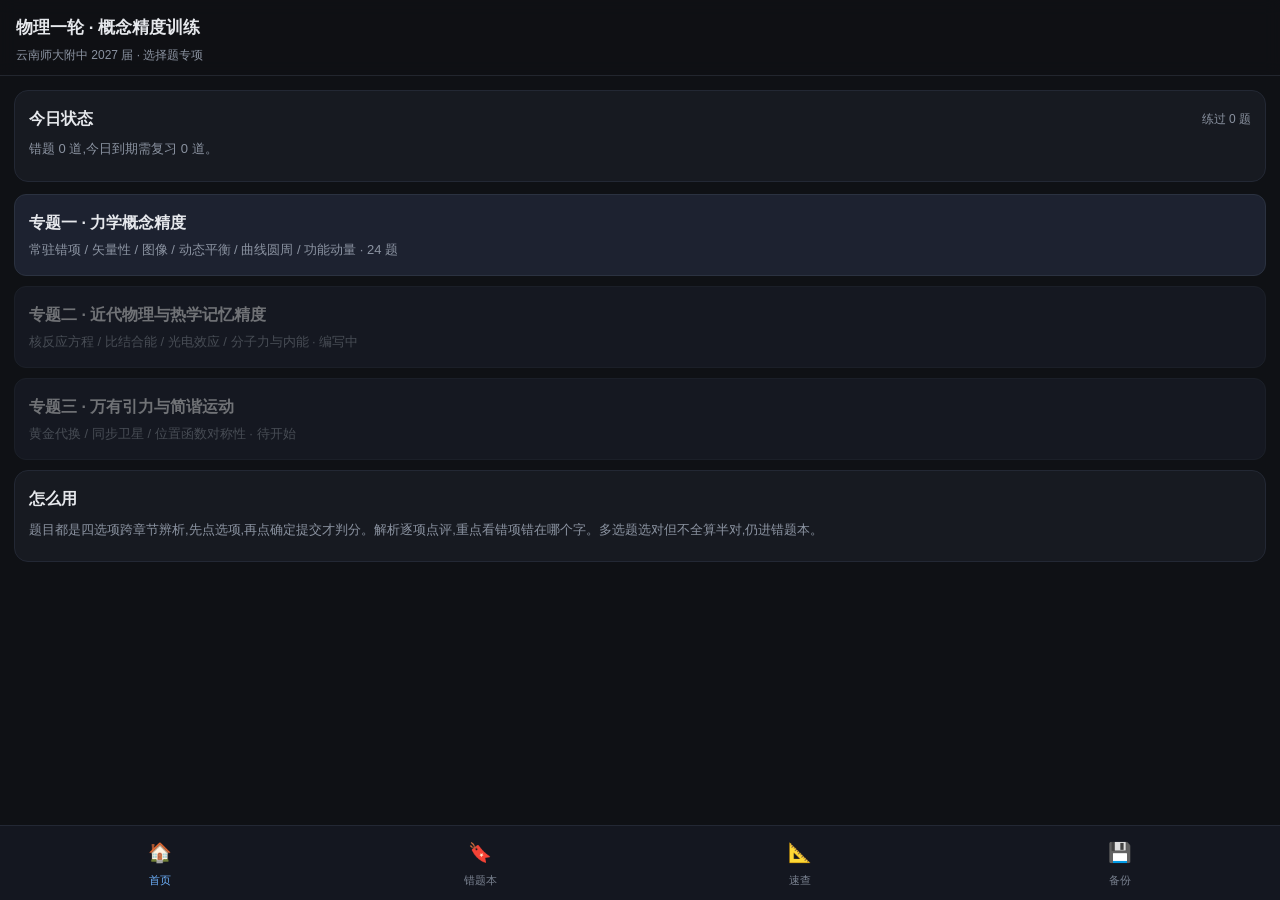
==== commit 50bb90ea: "Create index.html" ====
--- a/index.html
+++ b/index.html
@@ -5,373 +5,27 @@
 <meta name="viewport" content="width=device-width,initial-scale=1,viewport-fit=cover">
 <meta name="apple-mobile-web-app-capable" content="yes">
 <meta name="apple-mobile-web-app-status-bar-style" content="black-translucent">
-<title>物理一轮 · 运动与匀变速</title>
-<style>
-*{box-sizing:border-box;-webkit-tap-highlight-color:transparent}
-body{margin:0;background:#0f1115;color:#e6e8ec;font:16px/1.7 -apple-system,"PingFang SC",sans-serif;
-  padding-bottom:calc(68px + env(safe-area-inset-bottom))}
-header{position:sticky;top:0;z-index:9;background:#0f1115ee;backdrop-filter:blur(8px);
-  padding:14px 16px 10px;border-bottom:1px solid #22262e}
-h1{font-size:17px;margin:0;font-weight:600}
-.sub{font-size:12px;color:#8b93a1;margin-top:2px}
-main{padding:14px 14px 20px}
-.card{background:#171a21;border:1px solid #232834;border-radius:14px;padding:14px;margin-bottom:12px}
-.ct{font-size:16px;font-weight:600;display:flex;justify-content:space-between;align-items:center;gap:10px}
-.pct{font-size:12px;color:#8b93a1;font-weight:400;white-space:nowrap}
-.body{display:none;margin-top:12px;border-top:1px solid #232834;padding-top:12px}
-.body.on{display:block}
-h4{margin:14px 0 6px;font-size:13px;color:#6fb3ff;letter-spacing:.5px}
-h4:first-child{margin-top:0}
-p{margin:6px 0}
-ul{margin:6px 0;padding-left:20px}
-li{margin:4px 0}
-.f{background:#10131a;border-left:3px solid #3d7dd8;padding:8px 10px;border-radius:0 8px 8px 0;margin:8px 0;font-size:15px}
-.bad{border-left-color:#e05a5a}.good{border-left-color:#3fae6b}
-.tag{display:inline-block;font-size:11px;padding:1px 7px;border-radius:20px;background:#232834;color:#9aa3b2;margin-right:5px}
-table{width:100%;border-collapse:collapse;font-size:14px;margin:8px 0}
-td{border:1px solid #232834;padding:6px 8px;vertical-align:top}
-td:first-child{color:#ffc46b;white-space:nowrap;width:30%}
-button{font:inherit;color:inherit;background:none;border:none;cursor:pointer}
-.btn{display:block;width:100%;text-align:left;background:#1d2230;border:1px solid #2b3240;
-  border-radius:12px;padding:13px 14px;margin:8px 0;font-size:15.5px;transition:.15s}
-.btn:active{transform:scale(.985)}
-.btn.c{background:#143524;border-color:#2f7a4e}
-.btn.w{background:#3a1a1a;border-color:#8a3a3a}
-.btn.dim{opacity:.45}
-.mini{display:inline-block;width:auto;padding:9px 14px;margin:5px 6px 0 0;background:#1d2230;
-  border:1px solid #2b3240;border-radius:10px;font-size:14px;text-align:center}
-.mini.on{background:#2d5bbd;border-color:#2d5bbd}
-.q{font-size:16.5px;line-height:1.65;margin-bottom:6px}
-.exp{background:#10131a;border-radius:10px;padding:11px 12px;margin-top:10px;font-size:14.5px;display:none}
-.exp.on{display:block}
-.bar{height:5px;background:#232834;border-radius:9px;overflow:hidden;margin-top:8px}
-.bar>i{display:block;height:100%;background:linear-gradient(90deg,#3d7dd8,#6fb3ff)}
-nav{position:fixed;bottom:0;left:0;right:0;display:flex;background:#141720;
-  border-top:1px solid #232834;padding-bottom:env(safe-area-inset-bottom);z-index:20}
-nav button{flex:1;padding:11px 0 10px;font-size:11px;color:#79818f;text-align:center}
-nav button.on{color:#6fb3ff}
-nav i{display:block;font-size:19px;font-style:normal;margin-bottom:2px}
-.empty{text-align:center;color:#79818f;padding:40px 16px;font-size:14.5px}
-textarea{width:100%;height:120px;background:#10131a;color:#e6e8ec;border:1px solid #2b3240;
-  border-radius:10px;padding:10px;font:13px/1.5 ui-monospace,monospace}
-.warn{background:#2a1f10;border:1px solid #6b4a1a;border-radius:10px;padding:10px 12px;font-size:14px;color:#ffc46b}
-.row{display:flex;gap:8px}.row>*{flex:1}
-.n{color:#8b93a1;font-size:13px}
-sub,sup{font-size:.72em}
-</style>
+<title>物理一轮 · 概念精度训练</title>
+<link rel="stylesheet" href="app.css">
 </head>
 <body>
-<header><h1 id="ht">专题一 · 运动的描述与匀变速直线运动</h1><div class="sub" id="hs">人教版 必修一 · 一轮复习</div></header>
+<header><h1>物理一轮 · 概念精度训练</h1><div class="sub">云南师大附中 2027 届 · 选择题专项</div></header>
 <main id="app"></main>
 <nav>
-  <button data-t="learn" class="on"><i>📖</i>讲解</button>
-  <button data-t="quiz"><i>✏️</i>刷题</button>
-  <button data-t="wrong"><i>🔖</i>错题本</button>
-  <button data-t="data"><i>💾</i>备份</button>
+ <button data-t="home" class="on"><i>🏠</i>首页</button>
+ <button data-t="wrong"><i>🔖</i>错题本</button>
+ <button data-t="ref"><i>📐</i>速查</button>
+ <button data-t="data"><i>💾</i>备份</button>
 </nav>
+<script src="app.js"></script>
 <script>
-/* ========== 考点讲解 ========== */
-const C=[
-{id:'c1',n:'1. 质点与参考系',b:`
-<h4>核心结论</h4>
-<ul><li><b>质点</b>是理想模型:忽略物体大小和形状,把质量集中于一点。</li>
-<li>能否看成质点,<b>取决于所研究的问题</b>,不取决于物体本身大不大。</li>
-<li>描述运动必须先选<b>参考系</b>;同一运动,参考系不同,描述结果不同。坐标系是建立在参考系上的量化工具。</li></ul>
-<h4>为什么</h4>
-<p>只要物体的大小、形状对所研究的问题影响可以忽略,就可以当质点。地球公转时直径相对轨道半径微不足道,可视为质点;研究自转时转动本身就是研究对象,就不能。</p>
-<h4>易错对比</h4>
-<div class="f bad">✗ 体积很小的物体一定能看成质点 —— 研究乒乓球的旋转时,它再小也不行。</div>
-<div class="f good">✓ 火车从北京开到上海用多长时间,几百米长的火车也能看成质点。</div>`},
-
-{id:'c2',n:'2. 位移与路程',b:`
-<h4>核心结论</h4>
-<ul><li><b>位移</b>:矢量,由初位置指向末位置的有向线段,只看首末,与路径无关。</li>
-<li><b>路程</b>:标量,实际轨迹的长度,与路径有关。</li>
-<li>恒有 |位移| ≤ 路程,<b>只有单向直线运动时两者大小相等</b>。</li></ul>
-<h4>为什么</h4>
-<p>位移只关心"从哪到哪",路程关心"走了多远"。一旦有拐弯或折返,走过的路就比首末连线长。</p>
-<h4>易错对比</h4>
-<div class="f bad">✗ 绕圆形跑道跑一整圈:路程 2πR,位移 0,不是 2πR。</div>
-<div class="f good">✓ 沿半径 R 圆周跑半圈:路程 πR,位移大小 2R(直径)。</div>`},
-
-{id:'c3',n:'3. 速度、平均速度与平均速率',b:`
-<h4>核心结论</h4>
-<ul><li>平均速度 v̄ = Δx/Δt,<b>矢量</b>,方向与位移同向。</li>
-<li>平均速率 = 路程/时间,<b>标量</b>,一般不等于平均速度的大小。</li>
-<li>瞬时速度:Δt→0 时的平均速度;速率 = 瞬时速度的大小。</li>
-<li>v̄ = (v<sub>0</sub>+v)/2 <b>只对匀变速直线运动成立</b>。</li></ul>
-<h4>为什么</h4>
-<p>平均速度由位移定义,折返会让位移变小而路程不变,所以两者分道扬镳。而 (v<sub>0</sub>+v)/2 这个式子来自 v-t 图像中梯形面积,只有图线是直线(匀变速)时才能这么算。</p>
-<h4>易错对比</h4>
-<div class="f bad">✗ 前一半<b>路程</b> 10 m/s、后一半路程 15 m/s,全程平均速度算成 12.5 m/s。<br>正确:v̄ = 2v<sub>1</sub>v<sub>2</sub>/(v<sub>1</sub>+v<sub>2</sub>) = 12 m/s。</div>
-<div class="f good">✓ 前一半<b>时间</b> 10 m/s、后一半时间 15 m/s,这时才是 (v<sub>1</sub>+v<sub>2</sub>)/2 = 12.5 m/s。</div>
-<p class="n">分清"一半路程"还是"一半时间",这是这个考点唯一的分水岭。</p>`},
-
-{id:'c4',n:'4. 加速度',b:`
-<h4>核心结论</h4>
-<ul><li>a = Δv/Δt,矢量,方向与<b>速度变化量 Δv</b> 同向,与 v 的方向没有必然联系。</li>
-<li>a 与 v 同向 → 加速;a 与 v 反向 → 减速。<b>只看这一条,不看正负号大小。</b></li>
-<li>a 大不代表 v 大;a 在减小,只要仍与 v 同向,速度照样<b>继续增大</b>。</li>
-<li>v = 0 时 a 可以不为零(竖直上抛最高点)。</li></ul>
-<h4>为什么</h4>
-<p>加速度刻画的是速度<b>改变的快慢</b>,不是速度本身的大小。它和速度是两个独立的量,只有方向关系决定加速还是减速。</p>
-<h4>易错对比</h4>
-<div class="f bad">✗ "加速度为正,物体一定加速" —— 若规定向右为正,物体向左运动(v&lt;0)而 a&gt;0,则是在减速。</div>
-<div class="f good">✓ 竖直上抛到最高点:v = 0,a = g = 10 m/s²,方向竖直向下。</div>`},
-
-{id:'c5',n:'5. 匀变速直线运动基本公式',b:`
-<h4>核心结论</h4>
-<div class="f">v = v<sub>0</sub> + at<br>x = v<sub>0</sub>t + ½at²<br>v² = v<sub>0</sub>² + 2ax<br>x = (v<sub>0</sub>+v)t/2</div>
-<ul><li>四个式子里一共五个量,<b>知三求二</b>。</li>
-<li>都是矢量式:先规定正方向(通常取 v<sub>0</sub> 方向为正),再带正负号代入。</li>
-<li>不含 t 的 v² = v<sub>0</sub>² + 2ax 在"不问时间"的题里最省步骤。</li></ul>
-<h4>为什么</h4>
-<p>前两式是定义式直接积分的结果,后两式由前两式消去 t 或 a 得到,不是新规律。</p>
-<h4>易错对比</h4>
-<div class="f bad">✗ 汽车 20 m/s 刹车,a = 5 m/s²,求 6 s 内位移,直接代 x = 20×6 − ½×5×36 = 30 m。<br>错在车在 t = 4 s 就停了,不会倒着开回来。</div>
-<div class="f good">✓ 先算刹车时间 t<sub>0</sub> = v<sub>0</sub>/a = 4 s &lt; 6 s,所以 x = v<sub>0</sub>²/2a = 40 m。</div>
-<p class="n">看到"刹车""制动""滑行",第一反应就是算停止时间,再和题给时间比。</p>`},
-
-{id:'c6',n:'6. 重要推论与比例关系',b:`
-<h4>核心结论</h4>
-<ul><li>中间<b>时刻</b>速度:v<sub>t/2</sub> = (v<sub>0</sub>+v)/2 = x/t</li>
-<li>中间<b>位置</b>速度:v<sub>x/2</sub> = √[(v<sub>0</sub>²+v²)/2]</li>
-<li>恒有 <b>v<sub>x/2</sub> &gt; v<sub>t/2</sub></b>(匀变速直线运动中,只要 a≠0)</li>
-<li>连续相等时间 T 内位移差:<b>Δx = aT²</b>,推广 x<sub>m</sub> − x<sub>n</sub> = (m−n)aT²</li>
-<li>逐差法(实验求 a):a = (x<sub>4</sub>+x<sub>5</sub>+x<sub>6</sub> − x<sub>1</sub>−x<sub>2</sub>−x<sub>3</sub>)/(9T²)</li></ul>
-<h4>初速度为零的匀加速(重要比例)</h4>
-<table>
-<tr><td>各秒末速度</td><td>1 : 2 : 3 : …</td></tr>
-<tr><td>前 1s、前 2s… 总位移</td><td>1 : 4 : 9 : …</td></tr>
-<tr><td>第 1s、第 2s… 内位移</td><td>1 : 3 : 5 : …</td></tr>
-<tr><td>通过连续相等位移所用时间</td><td>1 : (√2−1) : (√3−√2) : …</td></tr>
-</table>
-<h4>易错对比</h4>
-<div class="f bad">✗ 把"前 n 秒位移比 1:4:9"和"第 n 秒内位移比 1:3:5"混用。</div>
-<div class="f good">✓ "前"是累计总位移,"第"是那一秒单独走的。1+3 = 4,1+3+5 = 9,两套比例本身是自洽的。</div>`},
-
-{id:'c7',n:'7. 自由落体与竖直上抛',b:`
-<h4>核心结论</h4>
-<ul><li><b>自由落体</b>:v<sub>0</sub> = 0,a = g。v = gt,h = ½gt²,v² = 2gh。</li>
-<li><b>竖直上抛</b>:全程只受重力,是<b>一个完整的匀变速直线运动</b>,可以整体处理。</li>
-<li>取向上为正则 a = −g:上升时间 = 下落回抛点时间 = v<sub>0</sub>/g;最大高度 H = v<sub>0</sub>²/2g;回到抛点时速率仍为 v<sub>0</sub>,方向相反。</li></ul>
-<h4>为什么</h4>
-<p>上升段和下降段加速度始终是 g,没有突变,所以不必分段。分段只是为了直观,整体法更快且不易错。</p>
-<h4>易错对比</h4>
-<div class="f bad">✗ 认为最高点加速度为零,或认为上升和下降要用两套公式算。</div>
-<div class="f good">✓ v<sub>0</sub> = 20 m/s 上抛(g = 10):整体法 0 = 20t − ½×10t² 得 t = 4 s,就是全程时间。</div>`},
-
-{id:'c8',n:'8. 运动图像 x-t 与 v-t',b:`
-<h4>核心结论</h4>
-<table>
-<tr><td>x-t 斜率</td><td>速度(含正负,表示方向)</td></tr>
-<tr><td>x-t 交点</td><td>两物体相遇</td></tr>
-<tr><td>v-t 斜率</td><td>加速度</td></tr>
-<tr><td>v-t 面积</td><td>位移(时间轴下方记负)</td></tr>
-<tr><td>v-t 与 t 轴交点</td><td>速度反向的时刻</td></tr>
-</table>
-<h4>最容易丢分的一条</h4>
-<div class="f bad">✗ 把图线形状当成运动轨迹。x-t 图里一条倾斜直线表示<b>匀速直线运动</b>,不是物体斜着走。</div>
-<div class="f good">✓ 这两种图都只能描述<b>直线运动</b>,纵轴是位置或速度,不是空间位置的二维坐标。</div>
-<p class="n">求位移用 v-t 面积并带正负号;求路程才把负面积取绝对值相加。</p>`},
-
-{id:'c9',n:'9. 关键词陷阱对照表',b:`
-<p class="n">一轮复习丢基础分,很大一部分不是不会算,是没看见题目悄悄给的条件。</p>
-<table>
-<tr><td>刹车 / 制动 / 滑行</td><td>减速到零后不再反向,必须先算停止时间</td></tr>
-<tr><td>恰好 / 刚好</td><td>临界条件,往往某个量正好为 0</td></tr>
-<tr><td>从静止开始</td><td>v<sub>0</sub> = 0</td></tr>
-<tr><td>自由下落 / 自由释放</td><td>v<sub>0</sub> = 0 且 a = g</td></tr>
-<tr><td>竖直下抛</td><td>v<sub>0</sub> ≠ 0,方向向下,a = g</td></tr>
-<tr><td>匀减速直到停止</td><td>运动时间 = v<sub>0</sub>/a,之后保持静止</td></tr>
-<tr><td>位移为零</td><td>回到出发点,不是没动</td></tr>
-<tr><td>第 n 秒内</td><td>时长 1 s 的那一段,不是前 n 秒</td></tr>
-<tr><td>平均速度</td><td>必须除以总时间,不是速度的算术平均</td></tr>
-</table>`}
-];
-
-/* ========== 题库 ========== */
-const Q=[
-{id:'q1',c:'c1',t:'下列关于质点的说法,正确的是:',o:['体积很小的物体一定可以看成质点','研究地球自转时可以把地球看成质点','研究火车从北京到上海所需时间时可把火车看成质点','质点是一种实际存在的很小的物体'],a:2,g:'概念',e:'能否看成质点取决于所研究的问题。研究自转时转动本身是研究对象,不能视为质点;算全程时间时,火车长度相对路程可忽略,可以。质点是理想模型,不真实存在。'},
-{id:'q2',c:'c2',t:'物体做单向直线运动时,位移的大小与路程的关系是:',o:['一定相等','位移一定大于路程','位移一定小于路程','无法确定'],a:0,g:'概念',e:'只有单向(不折返)直线运动,轨迹长度才等于首末连线长度。一旦折返或转弯,路程就大于位移大小。'},
-{id:'q3',c:'c2',t:'某人沿半径为 R 的圆形跑道从一点出发跑了半圈,他的位移大小和路程分别是:',o:['2R 和 πR','πR 和 2R','2R 和 2πR','0 和 πR'],a:0,g:'计算',e:'半圈的首末位置是直径两端,位移大小 = 2R;路程 = 半个周长 = πR。注意别把两者写反。'},
-{id:'q4',c:'c3',t:'汽车沿直线行驶,前一半路程速度为 10 m/s,后一半路程速度为 15 m/s,全程平均速度为:',o:['12.5 m/s','12 m/s','13 m/s','11 m/s'],a:1,g:'公式',e:'设总路程 2s。t = s/10 + s/15 = s/6,v̄ = 2s ÷ (s/6) = 12 m/s。等路程时 v̄ = 2v₁v₂/(v₁+v₂),只有等时间才用 (v₁+v₂)/2 = 12.5。'},
-{id:'q5',c:'c3',t:'公式 v̄ = (v₀+v)/2 适用于:',o:['任何形式的运动','任何直线运动','匀变速直线运动','只有匀速直线运动'],a:2,g:'条件',e:'该式由 v-t 图线为直线(斜率恒定)推出,因此只适用于匀变速直线运动。匀速运动是其中 a=0 的特例,但选项 D 范围太窄。'},
-{id:'q6',c:'c4',t:'关于加速度,下列说法正确的是:',o:['加速度大,速度一定大','加速度为正值,物体一定在加速','加速度的方向与速度变化量的方向相同','速度为零时加速度一定为零'],a:2,g:'概念',e:'a = Δv/Δt,方向与 Δv 同向,这是定义。加速还是减速只看 a 与 v 是否同向,与正负号无关;最高点 v=0 而 a=g 说明 D 错。'},
-{id:'q7',c:'c4',t:'物体做直线运动,加速度逐渐减小但方向始终与速度方向相同,则物体的速度:',o:['逐渐减小','逐渐增大','保持不变','先增大后减小'],a:1,g:'概念',e:'只要 a 与 v 同向,速度就在增大,只是增大得越来越慢。直到 a=0 时速度达到最大并保持不变。'},
-{id:'q8',c:'c4',t:'竖直上抛的物体到达最高点时:',o:['速度为零,加速度也为零','速度为零,加速度为 g,方向竖直向下','速度为零,加速度为 g,方向竖直向上','速度不为零'],a:1,g:'概念',e:'最高点只是速度为零的瞬间,物体仍只受重力,a=g 始终竖直向下。若 a=0 物体就会停在空中。'},
-{id:'q9',c:'c5',t:'物体初速度 2 m/s,沿初速度方向做匀加速运动,a = 2 m/s²,则 4 s 末的速度为:',o:['8 m/s','10 m/s','6 m/s','12 m/s'],a:1,g:'计算',e:'v = v₀ + at = 2 + 2×4 = 10 m/s。'},
-{id:'q10',c:'c5',t:'汽车以 20 m/s 行驶,刹车后加速度大小为 5 m/s²,则刹车后 6 s 内汽车的位移为:',o:['60 m','40 m','30 m','120 m'],a:1,g:'条件',e:'刹车陷阱题。停止时间 t₀ = 20/5 = 4 s < 6 s,所以实际只运动 4 s:x = v₀²/2a = 400/10 = 40 m。若硬代 6 s 会得 30 m,等于让车倒开。'},
-{id:'q11',c:'c6',t:'物体由静止开始做匀加速直线运动,第 1 s 内、第 2 s 内、第 3 s 内的位移之比为:',o:['1 : 2 : 3','1 : 3 : 5','1 : 4 : 9','1 : √2 : √3'],a:1,g:'公式',e:'"第 n 秒内"的位移比是 1:3:5:…;1:4:9 是"前 n 秒"的总位移比;1:2:3 是各秒末速度比。三者别混。'},
-{id:'q12',c:'c6',t:'判断:初速度为零的匀加速直线运动,前 1 s、前 2 s、前 3 s 内的位移之比为 1 : 4 : 9。',o:['正确','错误'],a:0,g:'公式',e:'正确。x = ½at²,位移与 t² 成正比,所以 1²:2²:3² = 1:4:9。'},
-{id:'q13',c:'c6',t:'匀变速直线运动中,任意两个连续相等时间 T 内的位移之差等于:',o:['aT','aT²','2aT²','不确定'],a:1,g:'公式',e:'Δx = aT²,这是判断匀变速运动和实验中求加速度的核心关系式。相隔 m−n 段时则为 (m−n)aT²。'},
-{id:'q14',c:'c6',t:'某物体做匀变速直线运动,在连续相等的时间间隔 T = 1 s 内的位移依次为 2 m 和 4 m,则加速度为:',o:['1 m/s²','2 m/s²','4 m/s²','0.5 m/s²'],a:1,g:'计算',e:'由 Δx = aT²:a = (4−2)/1² = 2 m/s²。'},
-{id:'q15',c:'c6',t:'匀变速直线运动中(a≠0),中间时刻的瞬时速度 v(t/2) 与中间位置的瞬时速度 v(x/2) 的大小关系是:',o:['v(t/2) > v(x/2)','两者相等','v(x/2) > v(t/2)','无法确定'],a:2,g:'概念',e:'v(t/2) = (v₀+v)/2 是算术平均,v(x/2) = √[(v₀²+v²)/2] 是方均根,后者恒大于前者(v₀≠v 时)。记住"位置的大于时刻的",无论加速减速都成立。'},
-{id:'q16',c:'c7',t:'物体自由下落,g 取 10 m/s²,则 2 s 末的速度为:',o:['10 m/s','20 m/s','5 m/s','40 m/s'],a:1,g:'计算',e:'v = gt = 10×2 = 20 m/s。'},
-{id:'q17',c:'c7',t:'物体自由下落 45 m 所需时间为(g 取 10 m/s²):',o:['2 s','3 s','4.5 s','9 s'],a:1,g:'计算',e:'h = ½gt²:45 = 5t²,t = 3 s。'},
-{id:'q18',c:'c7',t:'以 20 m/s 的速度竖直上抛一物体,不计空气阻力,g 取 10 m/s²,从抛出到落回抛出点的总时间为:',o:['2 s','4 s','6 s','1 s'],a:1,g:'公式',e:'上升时间 = v₀/g = 2 s,下落时间相同,总共 4 s。整体法:取向上为正,0 = 20t − 5t²,t = 4 s。'},
-{id:'q19',c:'c8',t:'在 x-t 图像中,一条倾斜的直线表示物体做:',o:['匀加速直线运动','匀速直线运动','静止','曲线运动'],a:1,g:'概念',e:'x-t 图斜率即速度,直线说明速度恒定,为匀速直线运动。图线倾斜不代表物体斜着走。'},
-{id:'q20',c:'c8',t:'v-t 图像中图线与时间轴所围的面积表示:',o:['速度的变化量','加速度','位移','总路程'],a:2,g:'概念',e:'面积表示位移,且时间轴下方的面积记为负。求路程才需把各段面积取绝对值后相加。'},
-{id:'q21',c:'c8',t:'判断:x-t 图像中图线的形状就是物体运动的轨迹。',o:['正确','错误'],a:1,g:'概念',e:'错误。x-t 和 v-t 图像都只能描述直线运动,纵轴是位置或速度,不是第二个空间方向,图线形状与轨迹无关。'},
-{id:'q22',c:'c5',t:'物体做匀减速直线运动,初速度 10 m/s,加速度大小 2 m/s²,则 3 s 内的位移为:',o:['21 m','30 m','24 m','15 m'],a:0,g:'计算',e:'停止时间 t₀ = 10/2 = 5 s > 3 s,公式可直接用:x = 10×3 − ½×2×3² = 30 − 9 = 21 m。'},
-{id:'q23',c:'c4',t:'判断:加速度是矢量,它的方向可能与速度方向相反。',o:['正确','错误'],a:0,g:'概念',e:'正确。a 与 v 反向时物体做减速运动,例如刹车、竖直上抛的上升阶段。'},
-{id:'q24',c:'c6',t:'汽车由静止开始做匀加速直线运动,第 3 s 内的位移为 5 m,则加速度为:',o:['1 m/s²','2 m/s²','2.5 m/s²','5 m/s²'],a:1,g:'公式',e:'第 3 s 内位移 = ½a(3²−2²) = 2.5a = 5,得 a = 2 m/s²。若误当成前 3 s 位移会算出 10/9,注意"第"与"前"的区别。'}
-];
-const REASONS=['概念','公式','条件','计算'];
-const RLABEL={概念:'概念记错',公式:'公式用错',条件:'条件漏看',计算:'计算失误'};
-
-/* ========== 数据层 ========== */
-const KEY='wlfx_zt1_v1';
-let DB=(()=>{try{return JSON.parse(localStorage.getItem(KEY))||{q:{}}}catch(e){return{q:{}}}})();
-if(!DB.q)DB.q={};
-const save=()=>{try{localStorage.setItem(KEY,JSON.stringify(DB))}catch(e){alert('存储失败,可能是存储空间已满')}};
-const rec=id=>DB.q[id]||(DB.q[id]={att:0,cor:0,streak:0,wrong:false,reason:'',due:0});
-const DAY=864e5;
-const cStat=cid=>{const qs=Q.filter(q=>q.c===cid);let a=0,c=0;qs.forEach(q=>{const r=DB.q[q.id];if(r){a+=r.att;c+=r.cor}});return{a,c,n:qs.length,done:qs.filter(q=>DB.q[q.id]&&DB.q[q.id].att).length}};
-const wrongList=()=>Q.filter(q=>DB.q[q.id]&&DB.q[q.id].wrong);
-const dueList=()=>wrongList().filter(q=>DB.q[q.id].due<=Date.now());
-
-/* ========== 视图 ========== */
-let tab='learn',app=document.getElementById('app');
-let queue=[],qi=0,mode='all',modeC='',answered=false;
-
+const box=document.getElementById('app');let t='home';
+const M={home:homeRender,wrong:wrongRender,ref:refRender,data:dataRender};
 document.querySelectorAll('nav button').forEach(b=>b.onclick=()=>{
-  tab=b.dataset.t;
-  document.querySelectorAll('nav button').forEach(x=>x.classList.toggle('on',x===b));
-  window.scrollTo(0,0);render();
-});
-
-function render(){({learn,quiz,wrong,data}[tab])()}
-
-/* --- 讲解 --- */
-function learn(){
-  app.innerHTML=C.map(c=>{
-    const s=cStat(c.id),p=s.a?Math.round(s.c/s.a*100):-1;
-    return `<div class="card"><button class="ct" style="width:100%" onclick="tg('${c.id}')">
-      <span>${c.n}</span>
-      <span class="pct">${p<0?(s.n?'未练':'仅讲解'):'掌握 '+p+'%'} ›</span></button>
-      <div class="body" id="b_${c.id}">${c.b}
-      ${s.n?`<button class="mini on" style="margin-top:14px" onclick="startC('${c.id}')">练这个考点(${s.n} 题)</button>`:''}
-      </div></div>`}).join('')
-    +`<div class="card"><div class="n">共 ${C.length} 个考点 · ${Q.length} 道基础题。讲解看完点"练这个考点"立刻自测,别积累"看懂了"的错觉。</div></div>`;
-}
-window.tg=id=>document.getElementById('b_'+id).classList.toggle('on');
-window.startC=cid=>{mode='c';modeC=cid;build();tab='quiz';
-  document.querySelectorAll('nav button').forEach(x=>x.classList.toggle('on',x.dataset.t==='quiz'));
-  window.scrollTo(0,0);render()};
-
-/* --- 刷题 --- */
-function build(){
-  let list = mode==='all'?Q.slice() : mode==='c'?Q.filter(q=>q.c===modeC) : mode==='w'?wrongList() : dueList();
-  for(let i=list.length-1;i>0;i--){const j=Math.random()*(i+1)|0;[list[i],list[j]]=[list[j],list[i]]}
-  queue=list;qi=0;answered=false;
-}
-function quiz(){
-  if(!queue.length)build();
-  const bar=`<div class="card"><div>
-    ${[['all','全部'],['c','按考点'],['w','只刷错题'],['due','今日复习']].map(([m,n])=>
-      `<button class="mini ${mode===m?'on':''}" onclick="setMode('${m}')">${n}${m==='w'?'('+wrongList().length+')':m==='due'?'('+dueList().length+')':''}</button>`).join('')}
-    </div>${mode==='c'?`<div style="margin-top:8px">${C.filter(c=>Q.some(q=>q.c===c.id)).map(c=>
-      `<button class="mini ${modeC===c.id?'on':''}" onclick="setC('${c.id}')">${c.n.split('. ')[1]}</button>`).join('')}</div>`:''}
-    </div>`;
-  if(!queue.length){app.innerHTML=bar+`<div class="empty">${mode==='w'?'错题本是空的,先去刷题。':mode==='due'?'今天没有到期需要复习的错题。':'没有题目。'}</div>`;return}
-  const q=queue[qi],r=rec(q.id);
-  app.innerHTML=bar+`<div class="card">
-    <div class="n">第 ${qi+1} / ${queue.length} 题 &nbsp;<span class="tag">${C.find(c=>c.id===q.c).n.split('. ')[1]}</span>${r.wrong?'<span class="tag" style="color:#ff9b9b">错题</span>':''}</div>
-    <div class="bar"><i style="width:${(qi)/queue.length*100}%"></i></div>
-    <div class="q" style="margin-top:12px">${q.t}</div>
-    <div id="opts">${q.o.map((o,i)=>`<button class="btn" onclick="ans(${i})">${'ABCD'[i]}. ${o}</button>`).join('')}</div>
-    <div class="exp" id="exp"></div>
-    <div id="nx"></div></div>`;
-  answered=false;
-}
-window.setMode=m=>{mode=m;if(m==='c'&&!modeC)modeC=C[0].id;build();render()};
-window.setC=c=>{modeC=c;build();render()};
-window.ans=i=>{
-  if(answered)return;answered=true;
-  const q=queue[qi],r=rec(q.id),ok=i===q.a;
-  r.att++;
-  document.querySelectorAll('#opts .btn').forEach((b,k)=>{
-    if(k===q.a)b.classList.add('c');else if(k===i)b.classList.add('w');else b.classList.add('dim')});
-  let extra='';
-  if(ok){
-    r.cor++;r.streak++;
-    if(r.wrong){ if(r.streak>=2){r.wrong=false;r.reason='';extra='<div class="f good" style="margin-top:10px">连续答对 2 次,已移出错题本。</div>'}
-      else{r.due=Date.now()+3*DAY;extra='<div class="f" style="margin-top:10px">答对 1 次,再对 1 次就移出错题本。</div>'} }
-  }else{
-    r.streak=0;r.wrong=true;r.due=Date.now()+DAY;if(!r.reason)r.reason=q.g;
-    extra=`<div style="margin-top:10px"><div class="n">这题错在哪?点一下归类(已默认 ${RLABEL[q.g]})</div>
-      ${REASONS.map(x=>`<button class="mini ${r.reason===x?'on':''}" onclick="setR('${q.id}','${x}',this)">${RLABEL[x]}</button>`).join('')}</div>`;
-  }
-  save();
-  const e=document.getElementById('exp');
-  e.className='exp on';
-  e.innerHTML=`<b style="color:${ok?'#6fe0a0':'#ff9b9b'}">${ok?'正确':'错误'}</b> · 正确答案 ${'ABCD'[q.a]}<br>${q.e}${extra}`;
-  document.getElementById('nx').innerHTML=`<button class="btn" style="text-align:center;background:#2d5bbd;border-color:#2d5bbd;margin-top:12px" onclick="next()">${qi+1<queue.length?'下一题':'完成本轮'}</button>`;
-};
-window.setR=(id,x,el)=>{rec(id).reason=x;save();
-  el.parentNode.querySelectorAll('.mini').forEach(b=>b.classList.toggle('on',b===el))};
-window.next=()=>{ if(qi+1<queue.length){qi++;render();window.scrollTo(0,0)}
-  else{ const n=queue.length; app.innerHTML=`<div class="card"><div class="ct">本轮完成</div>
-    <p class="n" style="margin-top:10px">共 ${n} 题。错题已自动进入错题本,明天会出现在"今日复习"里。</p>
-    <button class="btn" style="text-align:center;background:#2d5bbd;border-color:#2d5bbd" onclick="build();render()">再来一轮</button></div>`}};
-
-/* --- 错题本 --- */
-let wf='all';
-function wrong(){
-  const all=wrongList();
-  const list=wf==='all'?all:all.filter(q=>DB.q[q.id].reason===wf);
-  const cnt={};REASONS.forEach(x=>cnt[x]=all.filter(q=>DB.q[q.id].reason===x).length);
-  const tot=all.length||1;
-  app.innerHTML=`<div class="card"><div class="ct">错题 ${all.length} 道<span class="pct">今日待复习 ${dueList().length}</span></div>
-    ${all.length?`<div style="margin-top:10px">${REASONS.map(x=>
-      `<div style="margin:6px 0"><div class="n">${RLABEL[x]} · ${cnt[x]} 道 (${Math.round(cnt[x]/tot*100)}%)</div>
-      <div class="bar"><i style="width:${cnt[x]/tot*100}%"></i></div></div>`).join('')}
-      <div class="n" style="margin-top:10px">占比最高的那一类,就是你丢基础分的真正原因。</div></div>`:''}
-    <div style="margin-top:10px">${[['all','全部']].concat(REASONS.map(x=>[x,RLABEL[x]])).map(([v,n])=>
-      `<button class="mini ${wf===v?'on':''}" onclick="setWF('${v}')">${n}</button>`).join('')}</div></div>`
-   +(list.length?list.map(q=>{const r=DB.q[q.id];const d=Math.ceil((r.due-Date.now())/DAY);
-      return `<div class="card"><div class="n"><span class="tag">${RLABEL[r.reason]||'未分类'}</span>
-        <span class="tag">${C.find(c=>c.id===q.c).n.split('. ')[1]}</span>错 ${r.att-r.cor} 次 · ${r.due<=Date.now()?'待复习':d+' 天后复习'}</div>
-        <div class="q" style="margin-top:8px">${q.t}</div>
-        <div class="f good">正确答案 ${'ABCD'[q.a]}. ${q.o[q.a]}</div>
-        <div style="font-size:14.5px;color:#aeb6c2">${q.e}</div>
-        <button class="mini" onclick="rm('${q.id}')">手动移出</button></div>`}).join('')
-     :`<div class="empty">${all.length?'这一类里没有错题。':'还没有错题。答错的题会自动收进来,按错误原因分类统计。'}</div>`);
-}
-window.setWF=v=>{wf=v;render()};
-window.rm=id=>{rec(id).wrong=false;save();render()};
-
-/* --- 备份 --- */
-function data(){
-  const n=Object.keys(DB.q).length,w=wrongList().length;
-  app.innerHTML=`<div class="card warn">iPhone 上两件事务必记住:<br>
-    1. 先用 Safari 分享菜单"添加到主屏幕",之后<b>只从主屏幕图标进入</b>。Safari 里和图标里的数据是两套,分开存。<br>
-    2. Safari 大约 7 天不访问会清理网站数据。每周导出一次存到"文件"App,就不会丢。</div>
-  <div class="card"><div class="ct">当前数据</div>
-    <p class="n">已练过 ${n} 题 · 错题 ${w} 道</p>
-    <button class="btn" style="text-align:center" onclick="exp()">导出备份(下载 JSON)</button>
-    <button class="btn" style="text-align:center" onclick="cp()">复制备份内容到剪贴板</button></div>
-  <div class="card"><div class="ct">导入</div>
-    <p class="n">把之前导出的内容粘进来,会覆盖当前数据。</p>
-    <textarea id="imp" placeholder="在此粘贴备份 JSON"></textarea>
-    <button class="btn" style="text-align:center" onclick="imp()">导入并覆盖</button></div>
-  <div class="card"><div class="ct">清空</div>
-    <button class="btn" style="text-align:center;color:#ff9b9b" onclick="clr()">清空全部练习与错题记录</button></div>`;
-}
-window.exp=()=>{const b=new Blob([JSON.stringify(DB)],{type:'application/json'});
-  const a=document.createElement('a');a.href=URL.createObjectURL(b);
-  a.download='物理专题一备份_'+new Date().toISOString().slice(0,10)+'.json';a.click()};
-window.cp=()=>{const t=JSON.stringify(DB);
-  (navigator.clipboard?navigator.clipboard.writeText(t):Promise.reject())
-   .then(()=>alert('已复制,粘贴到备忘录或微信收藏即可'))
-   .catch(()=>{const a=document.createElement('textarea');a.value=t;document.body.appendChild(a);
-     a.select();document.execCommand('copy');a.remove();alert('已复制')})};
-window.imp=()=>{const v=document.getElementById('imp').value.trim();if(!v)return;
-  try{const o=JSON.parse(v);if(!o.q)throw 0;DB=o;save();alert('导入成功');render()}catch(e){alert('格式不对,请检查粘贴内容是否完整')}};
-window.clr=()=>{if(confirm('确定清空?此操作不可恢复,建议先导出备份。')){DB={q:{}};save();render()}};
-
-render();
+ t=b.dataset.t;
+ document.querySelectorAll('nav button').forEach(x=>x.classList.toggle('on',x===b));
+ window.scrollTo(0,0);M[t](box)});
+M.home(box);
 </script>
 </body>
 </html>
--- a/app.css
+++ b/app.css
@@ -0,0 +1,55 @@
+*{box-sizing:border-box;-webkit-tap-highlight-color:transparent}
+body{margin:0;background:#0f1115;color:#e6e8ec;font:16px/1.7 -apple-system,"PingFang SC",sans-serif;padding-bottom:calc(68px + env(safe-area-inset-bottom))}
+header{position:sticky;top:0;z-index:9;background:#0f1115ee;backdrop-filter:blur(8px);padding:14px 16px 10px;border-bottom:1px solid #22262e}
+h1{font-size:17px;margin:0;font-weight:600}
+.sub{font-size:12px;color:#8b93a1;margin-top:2px}
+main{padding:14px 14px 20px}
+.card{background:#171a21;border:1px solid #232834;border-radius:14px;padding:14px;margin-bottom:12px}
+.ct{font-size:16px;font-weight:600;display:flex;justify-content:space-between;align-items:center;gap:10px;width:100%;text-align:left}
+.pct{font-size:12px;color:#8b93a1;font-weight:400;white-space:nowrap}
+.body{display:none;margin-top:12px;border-top:1px solid #232834;padding-top:12px}
+.body.on{display:block}
+h4{margin:14px 0 6px;font-size:13px;color:#6fb3ff;letter-spacing:.5px}
+h4:first-child{margin-top:0}
+p{margin:6px 0}
+ul{margin:6px 0;padding-left:20px}
+li{margin:4px 0}
+a{color:inherit;text-decoration:none}
+.entry{display:block;background:#1d2230;border:1px solid #2b3240;border-radius:12px;padding:14px;margin-bottom:10px}
+.en{font-size:16px;font-weight:600}
+.ed{font-size:13px;color:#8b93a1;margin-top:3px}
+.soon{opacity:.45}
+.f{background:#10131a;border-left:3px solid #3d7dd8;padding:8px 10px;border-radius:0 8px 8px 0;margin:8px 0;font-size:14.5px}
+.good{border-left-color:#3fae6b}
+.bad{border-left-color:#e05a5a}
+.tag{display:inline-block;font-size:11px;padding:1px 7px;border-radius:20px;background:#232834;color:#9aa3b2;margin-right:5px}
+table{width:100%;border-collapse:collapse;font-size:14px;margin:8px 0}
+td{border:1px solid #232834;padding:6px 8px;vertical-align:top}
+td:first-child{color:#ffc46b;white-space:nowrap;width:34%}
+button{font:inherit;color:inherit;background:none;border:none;cursor:pointer}
+.btn{display:block;width:100%;text-align:left;background:#1d2230;border:1px solid #2b3240;border-radius:12px;padding:13px 14px;margin:8px 0;font-size:15.5px;transition:.15s}
+.btn:active{transform:scale(.985)}
+.btn.sel{background:#2d5bbd;border-color:#2d5bbd}
+.btn.c{background:#143524;border-color:#2f7a4e}
+.btn.w{background:#3a1a1a;border-color:#8a3a3a}
+.btn.dim{opacity:.45}
+.btn.mid{text-align:center}
+.btn.go{text-align:center;background:#2d5bbd;border-color:#2d5bbd}
+.mini{display:inline-block;width:auto;padding:9px 14px;margin:5px 6px 0 0;background:#1d2230;border:1px solid #2b3240;border-radius:10px;font-size:14px;text-align:center}
+.mini.on{background:#2d5bbd;border-color:#2d5bbd}
+.q{font-size:16.5px;line-height:1.65;margin:8px 0 6px}
+.exp{background:#10131a;border-radius:10px;padding:11px 12px;margin-top:10px;font-size:14.5px;display:none}
+.exp.on{display:block}
+.opt{margin:5px 0;font-size:14.5px}
+.opt b{color:#ffc46b}
+.bar{height:5px;background:#232834;border-radius:9px;overflow:hidden;margin-top:8px}
+.bar>i{display:block;height:100%;background:linear-gradient(90deg,#3d7dd8,#6fb3ff)}
+nav{position:fixed;bottom:0;left:0;right:0;display:flex;background:#141720;border-top:1px solid #232834;padding-bottom:env(safe-area-inset-bottom);z-index:20}
+nav button,nav a{flex:1;padding:11px 0 10px;font-size:11px;color:#79818f;text-align:center}
+nav button.on{color:#6fb3ff}
+nav i{display:block;font-size:19px;font-style:normal;margin-bottom:2px}
+.empty{text-align:center;color:#79818f;padding:40px 16px;font-size:14.5px}
+textarea{width:100%;height:120px;background:#10131a;color:#e6e8ec;border:1px solid #2b3240;border-radius:10px;padding:10px;font:13px/1.5 ui-monospace,monospace}
+.warn{background:#2a1f10;border:1px solid #6b4a1a;border-radius:10px;padding:10px 12px;font-size:14px;color:#ffc46b}
+.n{color:#8b93a1;font-size:13px}
+sub,sup{font-size:.72em}
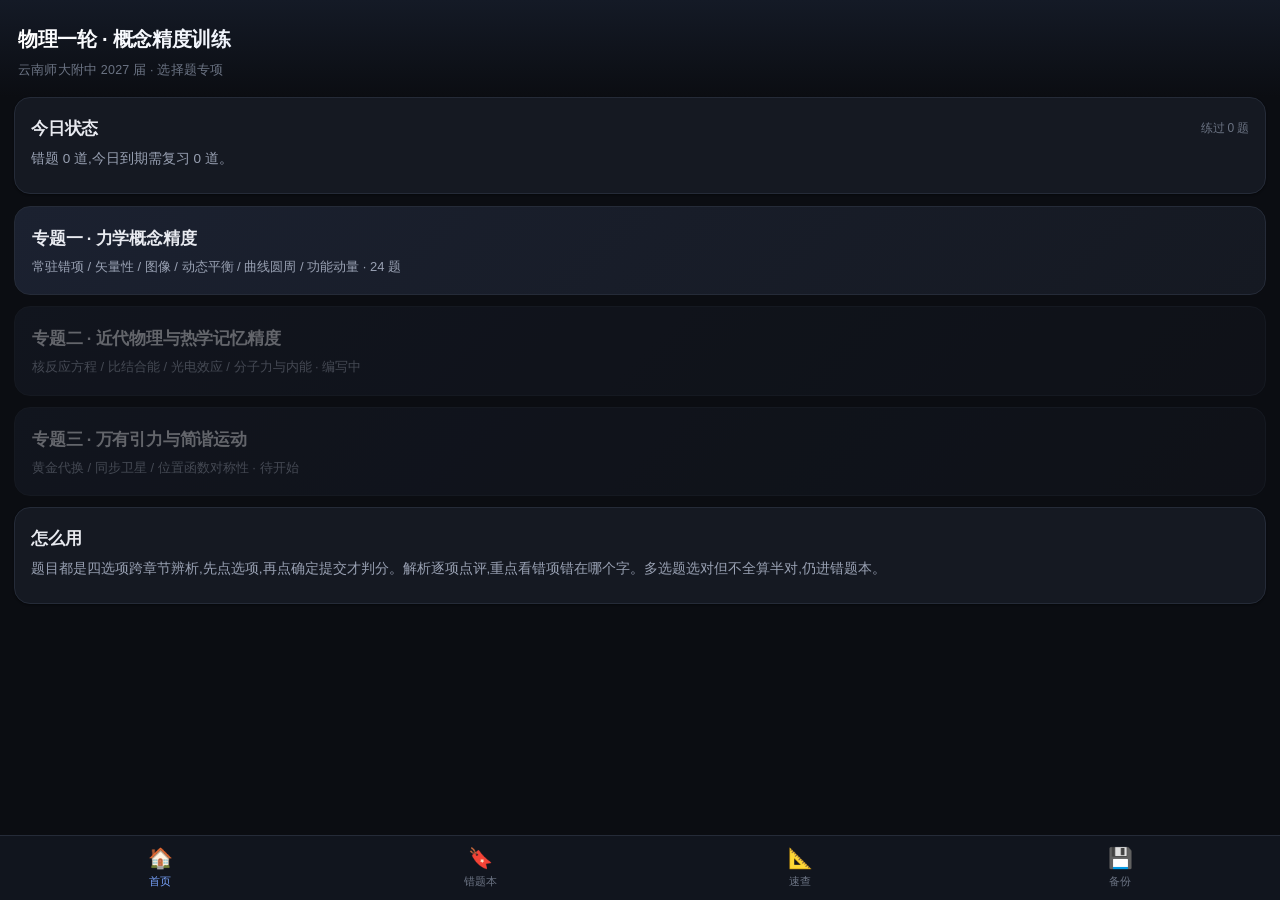
==== commit c179158f: "Update stylesheet link with version query parameter" ====
--- a/index.html
+++ b/index.html
@@ -6,7 +6,7 @@
 <meta name="apple-mobile-web-app-capable" content="yes">
 <meta name="apple-mobile-web-app-status-bar-style" content="black-translucent">
 <title>物理一轮 · 概念精度训练</title>
-<link rel="stylesheet" href="app.css">
+<link rel="stylesheet" href="app.css?v=2">
 </head>
 <body>
 <header><h1>物理一轮 · 概念精度训练</h1><div class="sub">云南师大附中 2027 届 · 选择题专项</div></header>
--- a/app.css
+++ b/app.css
@@ -1,55 +1,114 @@
 *{box-sizing:border-box;-webkit-tap-highlight-color:transparent}
-body{margin:0;background:#0f1115;color:#e6e8ec;font:16px/1.7 -apple-system,"PingFang SC",sans-serif;padding-bottom:calc(68px + env(safe-area-inset-bottom))}
-header{position:sticky;top:0;z-index:9;background:#0f1115ee;backdrop-filter:blur(8px);padding:14px 16px 10px;border-bottom:1px solid #22262e}
-h1{font-size:17px;margin:0;font-weight:600}
-.sub{font-size:12px;color:#8b93a1;margin-top:2px}
-main{padding:14px 14px 20px}
-.card{background:#171a21;border:1px solid #232834;border-radius:14px;padding:14px;margin-bottom:12px}
-.ct{font-size:16px;font-weight:600;display:flex;justify-content:space-between;align-items:center;gap:10px;width:100%;text-align:left}
-.pct{font-size:12px;color:#8b93a1;font-weight:400;white-space:nowrap}
-.body{display:none;margin-top:12px;border-top:1px solid #232834;padding-top:12px}
+:root{
+  --bg:#0b0d12;--card:#151922;--card2:#1b2130;--line:#252b38;
+  --tx:#e8eaf0;--tx2:#99a1b3;--tx3:#6b7383;
+  --ac:#5b8def;--ac2:#7aa5ff;--ok:#3fae6b;--no:#e0565f;--wn:#e0a33f;
+}
+html{-webkit-text-size-adjust:100%}
+body{
+  margin:0;background:var(--bg);color:var(--tx);
+  font:16px/1.7 -apple-system,"PingFang SC",sans-serif;
+  padding:env(safe-area-inset-top) 0 96px;
+  -webkit-font-smoothing:antialiased;
+}
+
+/* 顶栏 */
+header{padding:22px 18px 16px;background:linear-gradient(180deg,#141a26 0%,var(--bg) 100%)}
+h1{margin:0;font-size:20px;font-weight:700;letter-spacing:-.3px;
+  background:linear-gradient(90deg,#fff,#9fb8e8);-webkit-background-clip:text;background-clip:text;color:transparent}
+.sub{font-size:12.5px;color:var(--tx3);margin-top:4px;letter-spacing:.2px}
+main{padding:0 14px 8px}
+
+/* 卡片 */
+.card{background:var(--card);border:1px solid var(--line);border-radius:16px;
+  padding:16px;margin-bottom:12px;box-shadow:0 1px 2px #0006}
+.ct{font-size:16.5px;font-weight:650;display:flex;justify-content:space-between;
+  align-items:center;gap:10px;width:100%;text-align:left;letter-spacing:-.2px}
+.pct{font-size:12px;color:var(--tx3);font-weight:400;white-space:nowrap}
+.body{display:none;margin-top:14px;border-top:1px solid var(--line);padding-top:14px}
 .body.on{display:block}
-h4{margin:14px 0 6px;font-size:13px;color:#6fb3ff;letter-spacing:.5px}
+h4{margin:16px 0 6px;font-size:12px;color:var(--ac2);letter-spacing:1px;font-weight:600}
 h4:first-child{margin-top:0}
 p{margin:6px 0}
 ul{margin:6px 0;padding-left:20px}
-li{margin:4px 0}
+li{margin:5px 0}
 a{color:inherit;text-decoration:none}
-.entry{display:block;background:#1d2230;border:1px solid #2b3240;border-radius:12px;padding:14px;margin-bottom:10px}
-.en{font-size:16px;font-weight:600}
-.ed{font-size:13px;color:#8b93a1;margin-top:3px}
-.soon{opacity:.45}
-.f{background:#10131a;border-left:3px solid #3d7dd8;padding:8px 10px;border-radius:0 8px 8px 0;margin:8px 0;font-size:14.5px}
-.good{border-left-color:#3fae6b}
-.bad{border-left-color:#e05a5a}
-.tag{display:inline-block;font-size:11px;padding:1px 7px;border-radius:20px;background:#232834;color:#9aa3b2;margin-right:5px}
-table{width:100%;border-collapse:collapse;font-size:14px;margin:8px 0}
-td{border:1px solid #232834;padding:6px 8px;vertical-align:top}
-td:first-child{color:#ffc46b;white-space:nowrap;width:34%}
+.n{color:var(--tx2);font-size:13.5px}
+sub,sup{font-size:.7em}
+b{font-weight:650}
+
+/* 专题入口 */
+.entry{display:block;background:linear-gradient(135deg,var(--card2),var(--card));
+  border:1px solid var(--line);border-radius:16px;padding:17px;margin-bottom:11px;
+  transition:transform .12s,border-color .12s}
+.entry:active{transform:scale(.985);border-color:var(--ac)}
+.en{font-size:16.5px;font-weight:650;letter-spacing:-.2px}
+.ed{font-size:13px;color:var(--tx2);margin-top:5px;line-height:1.55}
+.soon{opacity:.4}
+
+/* 提示块 */
+.f{background:#10141c;border-left:3px solid var(--ac);padding:10px 12px;
+  border-radius:0 10px 10px 0;margin:10px 0;font-size:14.5px;line-height:1.65}
+.good{border-left-color:var(--ok)}
+.bad{border-left-color:var(--no)}
+.warn{background:#231a0d;border:1px solid #5c4318;border-radius:12px;
+  padding:12px 14px;font-size:14px;color:#f0c478;line-height:1.7}
+
+/* 标签 */
+.tag{display:inline-block;font-size:11px;padding:2px 9px;border-radius:20px;
+  background:#232a38;color:var(--tx2);margin-right:5px;vertical-align:1px}
+
+/* 表格 */
+table{width:100%;border-collapse:separate;border-spacing:0;font-size:14px;margin:10px 0;
+  border:1px solid var(--line);border-radius:10px;overflow:hidden}
+td{border-bottom:1px solid var(--line);padding:9px 11px;vertical-align:top;line-height:1.6}
+tr:last-child td{border-bottom:none}
+td:first-child{color:#f0bf72;white-space:nowrap;width:33%;background:#11151d;font-weight:500}
+
+/* 按钮 */
 button{font:inherit;color:inherit;background:none;border:none;cursor:pointer}
-.btn{display:block;width:100%;text-align:left;background:#1d2230;border:1px solid #2b3240;border-radius:12px;padding:13px 14px;margin:8px 0;font-size:15.5px;transition:.15s}
+.btn{display:block;width:100%;text-align:left;background:var(--card2);
+  border:1px solid var(--line);border-radius:13px;padding:14px 15px;margin:9px 0;
+  font-size:15.5px;line-height:1.5;transition:.14s}
 .btn:active{transform:scale(.985)}
-.btn.sel{background:#2d5bbd;border-color:#2d5bbd}
-.btn.c{background:#143524;border-color:#2f7a4e}
-.btn.w{background:#3a1a1a;border-color:#8a3a3a}
-.btn.dim{opacity:.45}
+.btn.sel{background:#1e2d4d;border-color:var(--ac);box-shadow:0 0 0 1px var(--ac) inset}
+.btn.c{background:#13311f;border-color:#2f7a4e}
+.btn.w{background:#331518;border-color:#8a3a40}
+.btn.dim{opacity:.38}
 .btn.mid{text-align:center}
-.btn.go{text-align:center;background:#2d5bbd;border-color:#2d5bbd}
-.mini{display:inline-block;width:auto;padding:9px 14px;margin:5px 6px 0 0;background:#1d2230;border:1px solid #2b3240;border-radius:10px;font-size:14px;text-align:center}
-.mini.on{background:#2d5bbd;border-color:#2d5bbd}
-.q{font-size:16.5px;line-height:1.65;margin:8px 0 6px}
-.exp{background:#10131a;border-radius:10px;padding:11px 12px;margin-top:10px;font-size:14.5px;display:none}
-.exp.on{display:block}
-.opt{margin:5px 0;font-size:14.5px}
-.opt b{color:#ffc46b}
-.bar{height:5px;background:#232834;border-radius:9px;overflow:hidden;margin-top:8px}
-.bar>i{display:block;height:100%;background:linear-gradient(90deg,#3d7dd8,#6fb3ff)}
-nav{position:fixed;bottom:0;left:0;right:0;display:flex;background:#141720;border-top:1px solid #232834;padding-bottom:env(safe-area-inset-bottom);z-index:20}
-nav button,nav a{flex:1;padding:11px 0 10px;font-size:11px;color:#79818f;text-align:center}
-nav button.on{color:#6fb3ff}
-nav i{display:block;font-size:19px;font-style:normal;margin-bottom:2px}
-.empty{text-align:center;color:#79818f;padding:40px 16px;font-size:14.5px}
-textarea{width:100%;height:120px;background:#10131a;color:#e6e8ec;border:1px solid #2b3240;border-radius:10px;padding:10px;font:13px/1.5 ui-monospace,monospace}
-.warn{background:#2a1f10;border:1px solid #6b4a1a;border-radius:10px;padding:10px 12px;font-size:14px;color:#ffc46b}
-.n{color:#8b93a1;font-size:13px}
-sub,sup{font-size:.72em}
+.btn.go{text-align:center;background:linear-gradient(135deg,var(--ac),#4a79d6);
+  border-color:transparent;font-weight:600;color:#fff}
+
+.mini{display:inline-block;width:auto;padding:9px 15px;margin:5px 6px 0 0;
+  background:var(--card2);border:1px solid var(--line);border-radius:11px;
+  font-size:14px;text-align:center;transition:.14s}
+.mini:active{transform:scale(.97)}
+.mini.on{background:var(--ac);border-color:var(--ac);color:#fff;font-weight:500}
+
+/* 题目 */
+.q{font-size:17px;line-height:1.7;margin:12px 0 4px;font-weight:450}
+.exp{background:#10141c;border:1px solid var(--line);border-radius:13px;
+  padding:13px 14px;margin-top:12px;font-size:14.5px;line-height:1.7;display:none}
+.exp.on{display:block;animation:fade .2s ease}
+@keyframes fade{from{opacity:0;transform:translateY(-4px)}to{opacity:1;transform:none}}
+.opt{margin:7px 0;font-size:14.5px;line-height:1.65}
+.opt b{color:#f0bf72}
+
+/* 进度条 */
+.bar{height:6px;background:#1e2430;border-radius:9px;overflow:hidden;margin-top:9px}
+.bar>i{display:block;height:100%;border-radius:9px;
+  background:linear-gradient(90deg,var(--ac),var(--ac2));transition:width .3s}
+
+/* 底栏 */
+nav{position:fixed;bottom:0;left:0;right:0;display:flex;
+  background:#11151e;border-top:1px solid var(--line);
+  padding-bottom:env(safe-area-inset-bottom);z-index:20}
+nav button,nav a{flex:1;padding:10px 0 9px;font-size:10.5px;color:var(--tx3);
+  text-align:center;transition:color .15s;display:block}
+nav button.on{color:var(--ac2)}
+nav i{display:block;font-size:20px;font-style:normal;margin-bottom:3px;line-height:1.2}
+
+.empty{text-align:center;color:var(--tx3);padding:48px 20px;font-size:14.5px;line-height:1.8}
+textarea{width:100%;height:120px;background:#10141c;color:var(--tx);
+  border:1px solid var(--line);border-radius:12px;padding:12px;
+  font:13px/1.6 ui-monospace,monospace;resize:vertical}
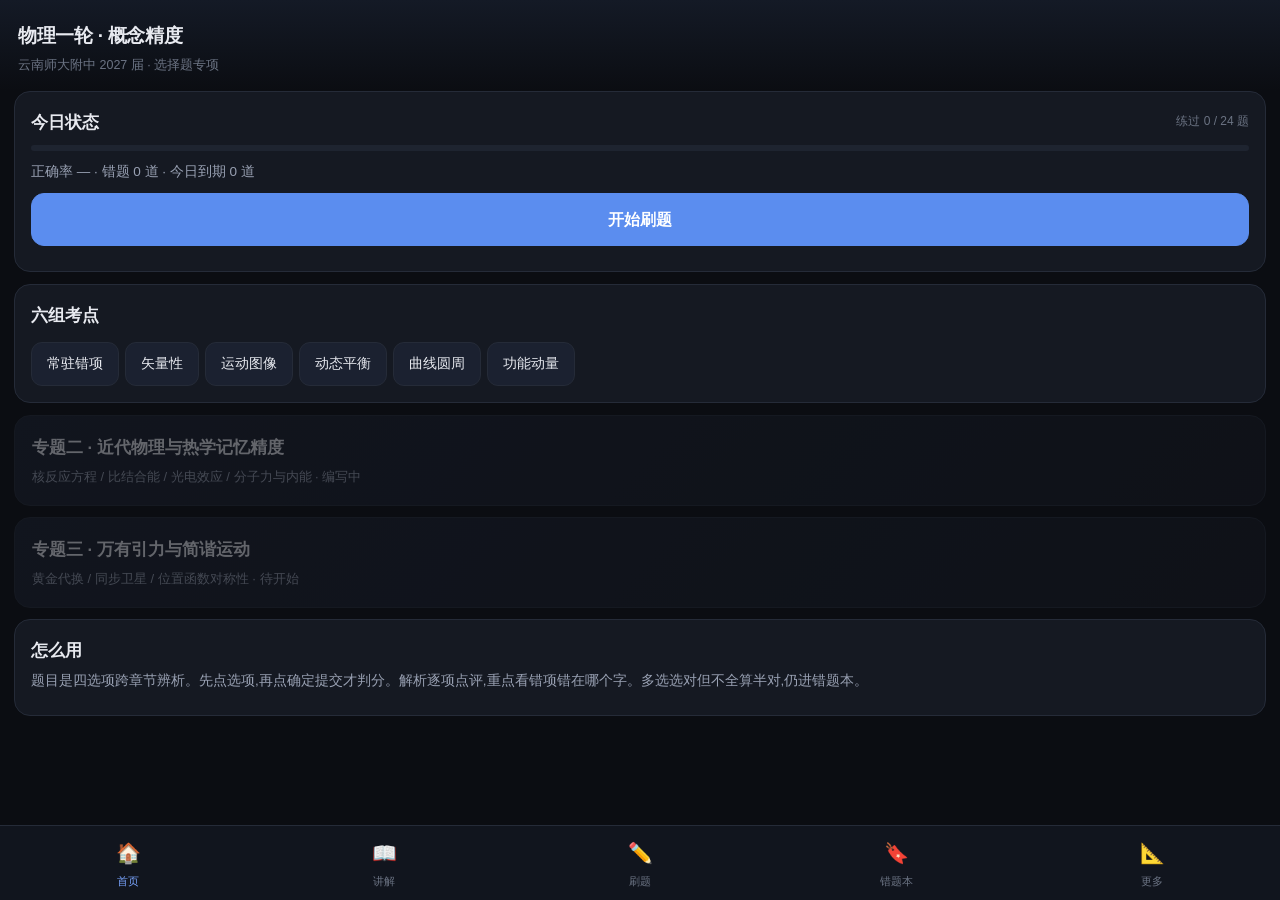
==== commit 58ac27aa: "Rename 索引.html to index.html" ====
--- a/index.html
+++ b/index.html
@@ -2,30 +2,352 @@
 <html lang="zh-CN">
 <head>
 <meta charset="UTF-8">
-<meta name="viewport" content="width=device-width,initial-scale=1,viewport-fit=cover">
-<meta name="apple-mobile-web-app-capable" content="yes">
-<meta name="apple-mobile-web-app-status-bar-style" content="black-translucent">
-<title>物理一轮 · 概念精度训练</title>
-<link rel="stylesheet" href="app.css?v=2">
+<meta name="viewport" content="width=device-width,initial-scale=1">
+<title>物理一轮 · 概念精度</title>
+<style>
+*{box-sizing:border-box;-webkit-tap-highlight-color:transparent}
+:root{--bg:#0b0d12;--c1:#151922;--c2:#1b2130;--ln:#252b38;--t1:#e8eaf0;--t2:#99a1b3;--t3:#6b7383;--ac:#5b8def;--ac2:#7aa5ff}
+html,body{margin:0;padding:0}
+body{background:var(--bg);color:var(--t1);font:16px/1.7 -apple-system,"PingFang SC",sans-serif;padding-bottom:72px;-webkit-font-smoothing:antialiased;-webkit-text-size-adjust:100%}
+header{padding:20px 18px 14px;background:linear-gradient(180deg,#141a26,var(--bg))}
+h1{margin:0;font-size:19px;font-weight:700;letter-spacing:-.3px}
+.sub{font-size:12.5px;color:var(--t3);margin-top:3px}
+main{padding:0 14px 20px}
+.card{background:var(--c1);border:1px solid var(--ln);border-radius:16px;padding:16px;margin-bottom:12px}
+.ct{font-size:16.5px;font-weight:650;display:flex;justify-content:space-between;align-items:center;gap:10px;width:100%;text-align:left}
+.pct{font-size:12px;color:var(--t3);font-weight:400;white-space:nowrap}
+.bd{display:none;margin-top:14px;border-top:1px solid var(--ln);padding-top:14px}
+.bd.on{display:block}
+h4{margin:16px 0 6px;font-size:12px;color:var(--ac2);letter-spacing:1px}
+h4:first-child{margin-top:0}
+p{margin:6px 0}ul{margin:6px 0;padding-left:20px}li{margin:5px 0}
+a{color:inherit;text-decoration:none}
+.n{color:var(--t2);font-size:13.5px}
+sub,sup{font-size:.7em}
+.f{background:#10141c;border-left:3px solid var(--ac);padding:10px 12px;border-radius:0 10px 10px 0;margin:10px 0;font-size:14.5px}
+.good{border-left-color:#3fae6b}.bad{border-left-color:#e0565f}
+.warn{background:#231a0d;border:1px solid #5c4318;border-radius:12px;padding:12px 14px;font-size:14px;color:#f0c478}
+.tag{display:inline-block;font-size:11px;padding:2px 9px;border-radius:20px;background:#232a38;color:var(--t2);margin-right:5px}
+table{width:100%;border-collapse:collapse;font-size:14px;margin:10px 0;border:1px solid var(--ln);border-radius:10px;overflow:hidden}
+td{border-bottom:1px solid var(--ln);padding:9px 11px;vertical-align:top}
+tr:last-child td{border-bottom:none}
+td:first-child{color:#f0bf72;white-space:nowrap;width:33%;background:#11151d}
+button{font:inherit;color:inherit;background:none;border:none;cursor:pointer}
+.btn{display:block;width:100%;text-align:left;background:var(--c2);border:1px solid var(--ln);border-radius:13px;padding:14px 15px;margin:9px 0;font-size:15.5px;line-height:1.5;transition:.14s}
+.btn:active{transform:scale(.985)}
+.btn.sel{background:#1e2d4d;border-color:var(--ac)}
+.btn.c{background:#13311f;border-color:#2f7a4e}
+.btn.w{background:#331518;border-color:#8a3a40}
+.btn.dim{opacity:.38}
+.btn.mid{text-align:center}
+.btn.go{text-align:center;background:var(--ac);border-color:var(--ac);color:#fff;font-weight:600}
+.mini{display:inline-block;width:auto;padding:9px 15px;margin:5px 6px 0 0;background:var(--c2);border:1px solid var(--ln);border-radius:11px;font-size:14px;text-align:center}
+.mini.on{background:var(--ac);border-color:var(--ac);color:#fff}
+.entry{display:block;background:linear-gradient(135deg,var(--c2),var(--c1));border:1px solid var(--ln);border-radius:16px;padding:17px;margin-bottom:11px}
+.entry:active{transform:scale(.985)}
+.en{font-size:16.5px;font-weight:650}
+.ed{font-size:13px;color:var(--t2);margin-top:5px}
+.soon{opacity:.4}
+.q{font-size:17px;line-height:1.7;margin:12px 0 4px}
+.exp{background:#10141c;border:1px solid var(--ln);border-radius:13px;padding:13px 14px;margin-top:12px;font-size:14.5px;display:none}
+.exp.on{display:block}
+.opt{margin:7px 0;font-size:14.5px}
+.opt b{color:#f0bf72}
+.bar{height:6px;background:#1e2430;border-radius:9px;overflow:hidden;margin-top:9px}
+.bar>i{display:block;height:100%;background:var(--ac)}
+nav{position:fixed;bottom:0;left:0;right:0;display:flex;background:#11151e;border-top:1px solid var(--ln);z-index:20}
+nav button{flex:1;padding:10px 0 9px;font-size:10.5px;color:var(--t3);text-align:center}
+nav button.on{color:var(--ac2)}
+nav i{display:block;font-size:20px;font-style:normal;margin-bottom:3px}
+.empty{text-align:center;color:var(--t3);padding:48px 20px;font-size:14.5px}
+textarea{width:100%;height:110px;background:#10141c;color:var(--t1);border:1px solid var(--ln);border-radius:12px;padding:12px;font:13px/1.6 ui-monospace,monospace}
+</style>
 </head>
 <body>
-<header><h1>物理一轮 · 概念精度训练</h1><div class="sub">云南师大附中 2027 届 · 选择题专项</div></header>
+<header><h1 id="hT">物理一轮 · 概念精度</h1><div class="sub" id="hS">云南师大附中 2027 届 · 选择题专项</div></header>
 <main id="app"></main>
 <nav>
- <button data-t="home" class="on"><i>🏠</i>首页</button>
- <button data-t="wrong"><i>🔖</i>错题本</button>
- <button data-t="ref"><i>📐</i>速查</button>
- <button data-t="data"><i>💾</i>备份</button>
+<button data-t="home" class="on"><i>🏠</i>首页</button>
+<button data-t="learn"><i>📖</i>讲解</button>
+<button data-t="quiz"><i>✏️</i>刷题</button>
+<button data-t="wrong"><i>🔖</i>错题本</button>
+<button data-t="more"><i>📐</i>更多</button>
 </nav>
-<script src="app.js"></script>
 <script>
-const box=document.getElementById('app');let t='home';
-const M={home:homeRender,wrong:wrongRender,ref:refRender,data:dataRender};
+const G=[
+{id:'g1',s:'常驻错项',n:'1. 常驻错项:惯性、牛三、质点、向心力',b:`
+<h4>核心四条</h4>
+<ul><li><b>惯性只由质量决定</b>,与速度、受力、运动状态全无关。</li>
+<li><b>牛顿第三定律任何情况都成立</b>:等大、反向、同性质,作用在两个物体上,所以永远不能相加求合力。加速、碰撞、静止一律成立。</li>
+<li><b>质点取决于所研究的问题</b>。研究转动时,物体再小也不能当质点。</li>
+<li><b>向心力按效果命名</b>,是已有力的合力或分力,受力分析时不再单独画。<b>不存在离心力。</b></li></ul>
+<h4>易错</h4>
+<div class="f bad">✗ 球触网速度减小所以惯性变小 —— 质量没变,惯性不变。</div>
+<div class="f bad">✗ 球对网的力大于网对球的力 —— 永远等大。网变形是因为网自身受力,与大小关系无关。</div>
+<div class="f good">✓ 鸡蛋碰石头受力等大,鸡蛋碎是承受能力差,不是受力更大。</div>`},
+{id:'g2',s:'矢量性',n:'2. 矢量性:"相同"与"相等"',b:`
+<h4>一句话定生死</h4>
+<div class="f"><b>"相同"=大小和方向都一样;"相等"只比大小。</b>位移、速度、Δv、动量、冲量都是矢量,题干写"相同"就必须两样都查。</div>
+<h4>两个必背对照</h4>
+<ul><li><b>平抛</b>:Δv=gΔt,相等时间内大小相等、方向都竖直向下 → <b>Δv 一定相同</b>。</li>
+<li><b>匀速圆周</b>:相等时间内 Δv 大小相等,方向时刻在变 → <b>Δv 不一定相同</b>。</li></ul>
+<p class="n">出题人常把这两条对调,看到就要条件反射。</p>
+<h4>延伸</h4>
+<ul><li>匀速圆周:速度在变、速率不变、动能不变、动量在变。</li>
+<li>合外力冲量 = 动量变化量,方向一致。</li></ul>
+<div class="f bad">✗ 速率不变就是速度不变 —— 匀速圆周正是反例。</div>`},
+{id:'g3',s:'运动图像',n:'3. 运动图像:x-t 与 v-t',b:`
+<h4>读图只认四样</h4>
+<table><tr><td>x-t 斜率</td><td>速度(含正负表方向)</td></tr>
+<tr><td>x-t 交点</td><td>两物体相遇</td></tr>
+<tr><td>v-t 斜率</td><td>加速度</td></tr>
+<tr><td>v-t 面积</td><td>位移(轴下方记负)</td></tr></table>
+<h4>最容易丢的两条</h4>
+<div class="f bad">✗ 把图线形状当轨迹。x-t 图里倾斜直线表示<b>匀速直线运动</b>。两种图都只描述直线运动。</div>
+<div class="f bad">✗ v-t 图两图线交点表示相遇 —— 交点只表示<b>速度相等</b>。相遇要看面积是否相等。</div>
+<h4>关键推论</h4>
+<p>同时同地出发的两物体,<b>速度相等时距离最大或最小</b>;相遇时刻是两图线面积相等的时刻。</p>`},
+{id:'g4',s:'动态平衡',n:'4. 动态平衡:"缓慢"与动态三角形',b:`
+<h4>三个关键词</h4>
+<ul><li><b>缓慢</b>:每一时刻都是平衡态,按静力学处理。</li>
+<li><b>绳绕过光滑定滑轮</b>:两段绳张力大小相等,这是入口。</li>
+<li><b>轻绳、轻杆、光滑</b>:各给一个条件,漏一个方程就废。</li></ul>
+<h4>动态三角形</h4>
+<p>三力平衡且其中一个大小方向都不变(重力)、一个方向不变(垂直斜面的支持力)、一个方向在变(绳张力)时,把三力首尾相接成封闭三角形,转动变化的那条边,各力变化趋势一眼可见。</p>
+<div class="f good">✓ 重物沿固定斜面被绳缓慢下放,绳绕过定滑轮:张力与支持力都单调变小,不是"先减小后增大"。</div>
+<h4>整体法与隔离法</h4>
+<ul><li>求<b>外力</b>或系统加速度 → 整体法,内力不画入受力图。</li>
+<li>求系统<b>内部</b>相互作用力 → 隔离法。</li></ul>`},
+{id:'g5',s:'曲线圆周',n:'5. 曲线运动与圆周临界',b:`
+<h4>曲线运动条件</h4>
+<ul><li>合力与速度<b>不共线</b>即做曲线运动,合力指向轨迹<b>凹侧</b>。</li>
+<li><b>恒力能做曲线运动</b>(平抛),<b>不能做匀速圆周</b>(合力方向须时刻改变)。</li></ul>
+<h4>平抛必背</h4>
+<p>速度偏角 tanθ=v<sub>y</sub>/v<sub>x</sub>=gt/v<sub>0</sub>;位移偏角 tanα=y/x=gt/(2v<sub>0</sub>)。<b>tanθ=2tanα</b>。</p>
+<h4>竖直面最高点临界</h4>
+<table><tr><td>绳 / 轨道内侧</td><td>只能拉或压,最小速度 √(gR)</td></tr>
+<tr><td>杆 / 管道 / 双轨</td><td>可支撑,最小速度可以为 <b>0</b></td></tr></table>
+<div class="f bad">✗ 所有最高点都要 v≥√(gR) —— 看到"轻杆""细管"立刻去掉这个限制。</div>
+<h4>水平转弯</h4>
+<p><b>恰好</b>不打滑 → 摩擦力取最大值 μmg,最大速度 v=√(μgR),与质量无关。</p>`},
+{id:'g6',s:'功能动量',n:'6. 功能关系与动量:符号和条件',b:`
+<h4>符号关系</h4>
+<ul><li>W<sub>G</sub> = −ΔE<sub>p</sub>:重力做正功,重力势能<b>减少</b>。</li>
+<li>合外力做功 = 动能变化,<b>恒成立</b>,不限力的性质和轨迹。</li>
+<li>除重力弹力外的力做的功 = 机械能变化。</li></ul>
+<h4>摩擦生热</h4>
+<div class="f">Q = f × <b>相对位移</b>,不是某个物体对地的位移。</div>
+<h4>两个守恒的边界</h4>
+<table><tr><td>动量守恒</td><td>合外力为零;<b>某方向</b>合外力为零则该方向守恒;碰撞爆炸内力远大于外力可近似守恒</td></tr>
+<tr><td>机械能守恒</td><td>只有重力或弹力做功</td></tr></table>
+<div class="f bad">✗ 动量守恒就一定机械能守恒 —— 完全非弹性碰撞是反例。</div>
+<div class="f bad">✗ 机械能守恒就一定动量守恒 —— 自由落体是反例。</div>
+<h4>功率</h4>
+<p>P=Fvcosθ。v 取瞬时速度算瞬时功率;只有 F 恒定且同向时,取平均速度才等于平均功率。</p>`}];
+
+const Q=[
+{id:'q1',g:'g1',r:'概念',t:'足球被踢出后飞行,随后入网并使球网变形。则',o:['足球在飞行和触网时惯性不变','足球在飞行和触网时受力不变','触网时足球对网的力大于网对足球的力','研究足球入网时的转动可将其视为质点'],a:0,e:`<div class="opt"><b>A 对</b> 惯性只由质量决定,全程质量不变。速度改变不影响惯性。</div><div class="opt"><b>B 错</b> 飞行时只受重力,触网时多了网的弹力。</div><div class="opt"><b>C 错</b> 牛顿第三定律任何情况成立,两力永远等大反向。</div><div class="opt"><b>D 错</b> 研究转动时转动本身是研究对象,不能视为质点。</div>`},
+{id:'q2',g:'g1',r:'概念',t:'下列关于质点的说法正确的是',o:['体积小的物体一定能看成质点','研究地球公转时可把地球看成质点','研究花样滑冰运动员的旋转时可把她看成质点','质量很大的物体一定不能看成质点'],a:1,e:`<div class="opt"><b>A 错</b> 研究乒乓球旋转时它再小也不行,大小不是判据。</div><div class="opt"><b>B 对</b> 公转时地球直径远小于轨道半径,可忽略。</div><div class="opt"><b>C 错</b> 旋转是研究对象本身。</div><div class="opt"><b>D 错</b> 地球质量极大,公转时照样当质点。</div>`},
+{id:'q3',g:'g1',m:1,r:'概念',t:'(多选)关于牛顿第三定律,下列说法正确的是',o:['作用力与反作用力大小相等、方向相反、在同一直线上','作用力与反作用力是同种性质的力','作用力与反作用力可相互抵消,合力为零','马拉车加速前进时,马拉车的力等于车拉马的力'],a:[0,1,3],e:`<div class="opt"><b>A 对</b> 标准表述。</div><div class="opt"><b>B 对</b> 摩擦力的反作用力一定是摩擦力。</div><div class="opt"><b>C 错</b> 两力作用在<b>两个不同物体</b>上,不能求合力,谈不上抵消。这是它与二力平衡的本质区别。</div><div class="opt"><b>D 对</b> 加速时同样成立。车能加速是因为车受合力不为零,不是马的力更大。</div>`},
+{id:'q4',g:'g1',r:'概念',t:'关于向心力,下列说法正确的是',o:['向心力是做圆周运动时额外产生的力','向心力按作用效果命名,由已有力的合力或分力提供','做圆周运动的物体除向心力还受离心力','向心力一定由弹力提供'],a:1,e:`<div class="opt"><b>A 错</b> 不是新增的力,受力分析不能单独画。</div><div class="opt"><b>B 对</b> 效果力,可由重力、弹力、摩擦力、万有引力充当。</div><div class="opt"><b>C 错</b> 不存在离心力,离心现象是向心力不足。</div><div class="opt"><b>D 错</b> 卫星靠万有引力,转弯汽车靠摩擦力。</div>`},
+{id:'q5',g:'g2',r:'概念',t:'关于曲线运动,下列说法正确的是',o:['物体在恒力作用下不可能做曲线运动','物体在恒力作用下不可能做匀速圆周运动','做平抛运动的物体在相等时间内速度变化量不一定相同','做匀速圆周运动的物体在相等时间内速度变化量一定相同'],a:1,e:`<div class="opt"><b>A 错</b> 平抛就是恒力下的曲线运动。力与初速度不共线轨迹就弯。</div><div class="opt"><b>B 对</b> 匀速圆周合力须始终指向圆心,方向时刻变,恒力做不到。</div><div class="opt"><b>C 错</b> 平抛 Δv=gΔt,大小相等方向都向下,<b>一定相同</b>。</div><div class="opt"><b>D 错</b> 匀速圆周 Δv 大小相等但方向在变,<b>不一定相同</b>。</div><div class="f">C、D 恰好互换。"相同"对矢量意味着大小和方向都相同,这是全题唯一考点。</div>`},
+{id:'q6',g:'g2',r:'概念',t:'物体做匀速圆周运动,则在任意相等时间内',o:['速度相同','速率相等,动能不变','动量相同','合力不变'],a:1,e:`<div class="opt"><b>A 错</b> 速度是矢量,方向时刻改变。</div><div class="opt"><b>B 对</b> 速率恒定,动能是标量只与速率有关。</div><div class="opt"><b>C 错</b> 动量是矢量,方向随速度改变。</div><div class="opt"><b>D 错</b> 合力大小不变但方向时刻改变,"不变"不成立。</div><div class="f">四个选项全靠"相同 / 相等 / 不变"三个词区分。标量才能只看大小。</div>`},
+{id:'q7',g:'g2',m:1,r:'概念',t:'(多选)关于动量变化量与冲量,下列说法正确的是',o:['Δp = p末 − p初,是矢量差','合外力冲量等于动量变化量,方向相同','物体动能不变,动量一定不变','做平抛运动的物体,相等时间内重力的冲量相同'],a:[0,1,3],e:`<div class="opt"><b>A 对</b> 必须按矢量运算,不是大小直接相减。</div><div class="opt"><b>B 对</b> 动量定理,方向一致。</div><div class="opt"><b>C 错</b> 匀速圆周动能不变而动量时刻在变;等速率反弹也是反例。</div><div class="opt"><b>D 对</b> 重力是恒力,I=mgΔt,大小方向都相同。</div>`},
+{id:'q8',g:'g2',m:1,r:'概念',t:'(多选)下列情形中可能出现的是',o:['速度大小不变而速度方向改变','加速度不为零而速度大小不变','加速度为零而速度不断改变','速度为零而加速度不为零'],a:[0,1,3],e:`<div class="opt"><b>A 可能</b> 匀速圆周运动。</div><div class="opt"><b>B 可能</b> 同样是匀速圆周,加速度指向圆心。</div><div class="opt"><b>C 不可能</b> 加速度为零意味着速度不变,与"不断改变"矛盾。</div><div class="opt"><b>D 可能</b> 竖直上抛最高点,v=0 而 a=g。</div><div class="f">加速度与速度是两个独立量,只有方向关系决定加速或减速。</div>`},
+{id:'q9',g:'g3',r:'概念',t:'在位移—时间(x-t)图像中,一条倾斜的直线表示物体',o:['做匀加速直线运动','做匀速直线运动','沿倾斜方向运动','做曲线运动'],a:1,e:`<div class="opt"><b>A 错</b> 匀加速在 x-t 图中是抛物线。</div><div class="opt"><b>B 对</b> 斜率即速度,直线说明速度恒定。</div><div class="opt"><b>C 错</b> 图线形状不是轨迹,x-t 图只描述直线运动。</div><div class="opt"><b>D 错</b> 同上,图线弯直与轨迹无关。</div>`},
+{id:'q10',g:'g3',r:'条件',t:'甲、乙两车在同一直线上同时同地同向出发。甲由静止开始匀加速,加速度 2 m/s²;乙匀速,速度 6 m/s。则',o:['t=3 s 时两车相遇','t=3 s 时两车速度相等,此时相距最远','t=6 s 时甲、乙速度相等','全程中甲的位移始终小于乙的位移'],a:1,e:`<div class="opt"><b>A 错</b> t=3 s 时甲走 9 m,乙走 18 m,未相遇。</div><div class="opt"><b>B 对</b> 速度相等时刻 t=6/2=3 s,此前乙更快、此后甲更快,所以此时间距最大(乙领先 9 m)。</div><div class="opt"><b>C 错</b> t=6 s 时甲已达 12 m/s,是乙的两倍。</div><div class="opt"><b>D 错</b> t=6 s 时两者位移同为 36 m,此后甲超过乙。</div><div class="f">v-t 图交点只表示速度相等,相遇必须看面积(位移)相等。这是本组最高频混淆。</div>`},
+{id:'q11',g:'g3',r:'概念',t:'v-t 图像中,图线与时间轴所围的面积表示',o:['加速度','速度的变化量','位移,时间轴下方的面积取负值','路程,各段面积直接相加'],a:2,e:`<div class="opt"><b>A 错</b> 加速度是斜率。</div><div class="opt"><b>B 错</b> 速度变化量读纵坐标之差。</div><div class="opt"><b>C 对</b> 面积即位移,轴下方表示反向,记负。</div><div class="opt"><b>D 错</b> 求路程要取<b>绝对值</b>后相加。</div>`},
+{id:'q12',g:'g4',r:'条件',t:'工人用绕过定滑轮的绳索将重物(视为质点)缓慢下放,重物沿固定斜面缓慢向下移动。不计绳重和一切摩擦,该过程中',o:['绳索的拉力先减小后增大','绳索的拉力一直增大','重物对斜面的压力一直减小','地面对斜面的支持力一直增大'],a:2,e:`<div class="opt"><b>A、B 错</b> 重物受重力、垂直斜面的支持力、绳张力。"缓慢"说明每时刻平衡。重物下移时绳与斜面夹角增大,动态三角形显示张力<b>单调减小</b>,既不会先减后增,也不会增大。</div><div class="opt"><b>C 对</b> 支持力同样单调减小,由牛三,重物对斜面的压力一直减小。</div><div class="opt"><b>D 错</b> 对"斜面+重物"整体,绳张力的竖直分量变化使地面支持力<b>减小</b>。</div><div class="f">两个入口:绳绕过光滑定滑轮两段张力相等;"缓慢"等于每时刻静力平衡。</div>`},
+{id:'q13',g:'g4',r:'条件',t:'用水平力 F 将物块压在竖直墙面上保持静止,逐渐增大 F,则墙对物块的摩擦力',o:['逐渐增大','逐渐减小','保持不变,等于物块重力','方向向下'],a:2,e:`<div class="opt"><b>A、B 错</b> 竖直方向只有重力和静摩擦力,平衡要求 f 恒等于 mg,与 F 无关。</div><div class="opt"><b>C 对</b> 增大 F 只提高最大静摩擦的上限,不改变实际值。</div><div class="opt"><b>D 错</b> 必须向上才能平衡重力。</div><div class="f">静摩擦力由平衡条件决定,不由 μF<sub>N</sub> 算,后者只是上限。</div>`},
+{id:'q14',g:'g4',m:1,r:'条件',t:'(多选)关于整体法与隔离法,下列说法正确的是',o:['求系统受到的外力时优先用整体法','求系统内部物体间的相互作用力必须用隔离法','用整体法时系统内力要画入受力图','整体法要求系统内各物体加速度相同或已知'],a:[0,1,3],e:`<div class="opt"><b>A 对</b> 内力自动抵消,方程最少。</div><div class="opt"><b>B 对</b> 内力在整体法中不出现。</div><div class="opt"><b>C 错</b> 内力绝不能画入整体受力图,这是整体法最常见的错误。</div><div class="opt"><b>D 对</b> 加速度不同时需分别列式。</div>`},
+{id:'q15',g:'g5',r:'公式',t:'做平抛运动的物体,速度方向与水平方向夹角 θ、位移方向与水平方向夹角 α 满足',o:['tanθ = tanα','tanθ = 2tanα','2tanθ = tanα','θ = α'],a:1,e:`<div class="opt"><b>B 对</b> tanθ=gt/v<sub>0</sub>,tanα=(½gt²)/(v<sub>0</sub>t)=gt/(2v<sub>0</sub>),故 tanθ=2tanα。</div><div class="opt"><b>A、D 错</b> 速度方向总比位移方向更陡。</div><div class="opt"><b>C 错</b> 关系写反,最常见的记忆错误。</div><div class="f">记法:速度偏角更大,tan 值大的那个不带系数。</div>`},
+{id:'q16',g:'g5',r:'条件',t:'小球在竖直面内做圆周运动,通过最高点时',o:['若用轻绳连接,最小速度为 0','若用轻杆连接,最小速度为 √(gR)','若用轻绳连接,最小速度为 √(gR)','无论绳或杆,最小速度都是 √(gR)'],a:2,e:`<div class="opt"><b>A 错</b> 绳只能拉不能支撑,v=0 时球会脱离轨道。</div><div class="opt"><b>B 错</b> 杆能提供向上支撑,最小速度可以为 0。</div><div class="opt"><b>C 对</b> 临界条件是重力恰好提供向心力:mg=mv²/R,v=√(gR)。</div><div class="opt"><b>D 错</b> 混淆两种模型。</div><div class="f">"轻杆""细管""双轨道"去掉 √(gR) 限制;"轻绳""轨道内侧"加上。</div>`},
+{id:'q17',g:'g5',m:1,r:'条件',t:'(多选)汽车在水平公路上转弯,靠摩擦力提供向心力。下列说法正确的是',o:['汽车恰好不打滑时,摩擦力达到最大静摩擦力','最大转弯速度 v=√(μgR),与汽车质量无关','转弯半径越大,允许的最大速度越大','速度超过最大值时,汽车受离心力作用而滑出'],a:[0,1,2],e:`<div class="opt"><b>A 对</b> "恰好"即临界,摩擦力取最大值。</div><div class="opt"><b>B 对</b> μmg=mv²/R,质量约掉。</div><div class="opt"><b>C 对</b> v 与 √R 成正比。</div><div class="opt"><b>D 错</b> 不存在离心力。滑出是所需向心力超过摩擦力上限,属离心现象。</div>`},
+{id:'q18',g:'g5',r:'概念',t:'做曲线运动的物体,其所受合力',o:['一定指向轨迹的凹侧','一定与速度方向垂直','大小一定改变','一定是变力'],a:0,e:`<div class="opt"><b>A 对</b> 合力指向轨迹凹侧,这是判断弯曲方向的依据。</div><div class="opt"><b>B 错</b> 只有匀速圆周等特殊情况垂直,平抛中不垂直。</div><div class="opt"><b>C、D 错</b> 平抛中合力就是大小方向都不变的重力。</div>`},
+{id:'q19',g:'g6',r:'概念',t:'物体从高处自由下落,下列说法正确的是',o:['重力做正功,重力势能增加','重力做正功,重力势能减少','重力做负功,重力势能减少','重力做的功等于重力势能的增加量'],a:1,e:`<div class="opt"><b>B 对</b> W<sub>G</sub>=−ΔE<sub>p</sub>,做正功则势能减少。</div><div class="opt"><b>A、C 错</b> 符号关系记反。下落时重力与位移同向,做正功。</div><div class="opt"><b>D 错</b> 等于势能的<b>减少</b>量,少一个负号整题就错。</div>`},
+{id:'q20',g:'g6',r:'公式',t:'物块在木板上滑动,滑动摩擦力大小为 f,物块对地位移 s₁,木板对地位移 s₂(同向,s₁>s₂),则摩擦产生的热量为',o:['f·s₁','f·s₂','f·(s₁ − s₂)','f·(s₁ + s₂)'],a:2,e:`<div class="opt"><b>C 对</b> Q = f × <b>相对位移</b>,同向取之差。</div><div class="opt"><b>A、B 错</b> 用单个物体对地位移算的是摩擦力对该物体做的功,不是生热。</div><div class="opt"><b>D 错</b> 反向运动时才用和。</div>`},
+{id:'q21',g:'g6',m:1,r:'条件',t:'(多选)下列过程中,系统动量守恒的是',o:['光滑水平面上两小球发生碰撞','粗糙水平面上两小球碰撞的瞬间(内力远大于摩擦力)','人在静止小车上行走,车与地面光滑','竖直上抛的小球在空中运动'],a:[0,1,2],e:`<div class="opt"><b>A 对</b> 合外力为零,严格守恒。</div><div class="opt"><b>B 对</b> 碰撞时间极短,内力远大于外力,近似守恒。</div><div class="opt"><b>C 对</b> 水平方向合外力为零,该方向守恒。</div><div class="opt"><b>D 错</b> 受重力,动量不守恒(机械能守恒)。</div><div class="f">"某方向合外力为零则该方向守恒"最常用也最容易漏。</div>`},
+{id:'q22',g:'g6',m:1,r:'概念',t:'(多选)关于动量守恒与机械能守恒,下列说法正确的是',o:['动量守恒的系统,机械能不一定守恒','机械能守恒的系统,动量不一定守恒','完全非弹性碰撞中动量守恒,机械能不守恒','弹性碰撞中两者都守恒'],a:[0,1,2,3],e:`<div class="opt"><b>A 对</b> 完全非弹性碰撞是反例。</div><div class="opt"><b>B 对</b> 自由落体机械能守恒但受重力,动量不守恒。</div><div class="opt"><b>C 对</b> 碰后速度相同,动能损失最大。</div><div class="opt"><b>D 对</b> 弹性碰撞定义即动能无损失。</div><div class="f">四个都对要敢全选。两个守恒的条件完全独立,互不蕴含。</div>`},
+{id:'q23',g:'g6',r:'公式',t:'关于功率公式 P = Fvcosθ,下列说法正确的是',o:['v 取瞬时速度时,P 为瞬时功率','v 取平均速度时,P 一定是平均功率','功率越大说明做的功越多','θ=90° 时功率最大'],a:0,e:`<div class="opt"><b>A 对</b> 瞬时功率的定义式。</div><div class="opt"><b>B 错</b> 只有 F 恒定且与 v 同向才成立,否则平均功率用 W/t。</div><div class="opt"><b>C 错</b> 功率是做功快慢,还要看时间。</div><div class="opt"><b>D 错</b> cos90°=0,功率为零。</div>`},
+{id:'q24',g:'g6',r:'条件',t:'关于动能定理 W<sub>合</sub> = ΔE<sub>k</sub>,下列说法正确的是',o:['只适用于恒力做功','只适用于直线运动','对变力和曲线运动同样适用','要求物体只受重力'],a:2,e:`<div class="opt"><b>C 对</b> 不限力的性质和轨迹,这是它比牛顿定律好用的地方。</div><div class="opt"><b>A、B 错</b> 适用范围被人为缩小,多过程变力问题正是靠它求解。</div><div class="opt"><b>D 错</b> 那是机械能守恒的条件。</div><div class="f">W<sub>合</sub> 是所有力做功的代数和,含摩擦、弹力、拉力等全部。</div>`}];
+
+const KEY='wlfx_v3',DAY=864e5,RS=['概念','公式','条件','计算'];
+const RL={概念:'概念记错',公式:'公式用错',条件:'条件漏看',计算:'计算失误'};
+let DB=(()=>{try{return JSON.parse(localStorage.getItem(KEY))||{q:{}}}catch(e){return{q:{}}}})();
+if(!DB.q)DB.q={};
+const sv=()=>{try{localStorage.setItem(KEY,JSON.stringify(DB))}catch(e){alert('存储失败')}};
+const rc=id=>DB.q[id]||(DB.q[id]={att:0,cor:0,st:0,w:false,rs:'',due:0});
+const L=i=>'ABCD'[i];
+const rt=q=>q.m?q.a.slice().sort((x,y)=>x-y):[q.a];
+const wl=()=>Q.filter(q=>DB.q[q.id]&&DB.q[q.id].w);
+const dl=()=>wl().filter(q=>DB.q[q.id].due<=Date.now());
+const gn=id=>G.find(x=>x.id===id).s;
+
+let tab='home',mode='all',mg='',qu=[],qi=0,ansd=false,sel=[],wf='all',more='ref';
+const app=document.getElementById('app');
 document.querySelectorAll('nav button').forEach(b=>b.onclick=()=>{
- t=b.dataset.t;
+ tab=b.dataset.t;
  document.querySelectorAll('nav button').forEach(x=>x.classList.toggle('on',x===b));
- window.scrollTo(0,0);M[t](box)});
-M.home(box);
+ scrollTo(0,0);R()});
+function R(){({home:vHome,learn:vLearn,quiz:vQuiz,wrong:vWrong,more:vMore}[tab])()}
+
+function vHome(){
+ const att=Object.keys(DB.q).length,w=wl().length,d=dl().length;
+ let tot=0,cor=0;Object.values(DB.q).forEach(r=>{tot+=r.att;cor+=r.cor});
+ app.innerHTML=`<div class="card"><div class="ct">今日状态<span class="pct">练过 ${att} / ${Q.length} 题</span></div>
+  <div class="bar"><i style="width:${att/Q.length*100}%"></i></div>
+  <p class="n" style="margin-top:10px">正确率 ${tot?Math.round(cor/tot*100)+'%':'—'} · 错题 ${w} 道 · 今日到期 ${d} 道</p>
+  ${d?`<button class="btn go" onclick="go('due')">开始今日复习(${d} 道)</button>`:`<button class="btn go" onclick="go('all')">开始刷题</button>`}</div>
+ <div class="card"><div class="ct">六组考点</div><div style="margin-top:8px">
+  ${G.map(g=>{const s=st(g.id);return `<button class="mini ${s.a?'on':''}" onclick="gstart('${g.id}')">${g.s} ${s.a?Math.round(s.c/s.a*100)+'%':''}</button>`}).join('')}
+  </div></div>
+ <div class="entry soon"><div class="en">专题二 · 近代物理与热学记忆精度</div><div class="ed">核反应方程 / 比结合能 / 光电效应 / 分子力与内能 · 编写中</div></div>
+ <div class="entry soon"><div class="en">专题三 · 万有引力与简谐运动</div><div class="ed">黄金代换 / 同步卫星 / 位置函数对称性 · 待开始</div></div>
+ <div class="card"><div class="ct">怎么用</div><p class="n" style="margin-top:6px">题目是四选项跨章节辨析。先点选项,再点确定提交才判分。解析逐项点评,重点看错项错在哪个字。多选选对但不全算半对,仍进错题本。</p></div>`;
+}
+window.go=m=>{mode=m;bd();tab='quiz';nv('quiz');R()};
+window.gstart=g=>{mode='g';mg=g;bd();tab='quiz';nv('quiz');R()};
+const nv=t=>document.querySelectorAll('nav button').forEach(x=>x.classList.toggle('on',x.dataset.t===t));
+function st(gid){const qs=Q.filter(q=>q.g===gid);let a=0,c=0;qs.forEach(q=>{const r=DB.q[q.id];if(r){a+=r.att;c+=r.cor}});return{a,c,n:qs.length}}
+
+function vLearn(){
+ app.innerHTML=G.map(g=>{const s=st(g.id),p=s.a?Math.round(s.c/s.a*100):-1;
+  return `<div class="card"><button class="ct" onclick="tg('${g.id}')"><span>${g.n}</span>
+   <span class="pct">${p<0?'未练':'掌握 '+p+'%'} ›</span></button>
+   <div class="bd" id="b_${g.id}">${g.b}
+   <button class="mini on" style="margin-top:14px" onclick="gstart('${g.id}')">练这组(${s.n} 题)</button></div></div>`}).join('');
+}
+window.tg=id=>document.getElementById('b_'+id).classList.toggle('on');
+
+function bd(){
+ let l=mode==='all'?Q.slice():mode==='g'?Q.filter(q=>q.g===mg):mode==='w'?wl():dl();
+ for(let i=l.length-1;i>0;i--){const j=Math.random()*(i+1)|0;[l[i],l[j]]=[l[j],l[i]]}
+ qu=l;qi=0;ansd=false;sel=[];
+}
+function vQuiz(){
+ if(!qu.length)bd();
+ const bar=`<div class="card">${[['all','全部'],['g','按组'],['w','只刷错题('+wl().length+')'],['due','今日复习('+dl().length+')']].map(([m,n])=>`<button class="mini ${mode===m?'on':''}" onclick="sm('${m}')">${n}</button>`).join('')}
+  ${mode==='g'?`<div style="margin-top:8px">${G.map(g=>`<button class="mini ${mg===g.id?'on':''}" onclick="sg('${g.id}')">${g.s}</button>`).join('')}</div>`:''}</div>`;
+ if(!qu.length){app.innerHTML=bar+`<div class="empty">${mode==='w'?'还没有错题。':mode==='due'?'今天没有到期的错题。':'没有题目。'}</div>`;return}
+ const q=qu[qi],r=rc(q.id);
+ app.innerHTML=bar+`<div class="card">
+  <div class="n">第 ${qi+1} / ${qu.length} 题 <span class="tag">${gn(q.g)}</span>${q.m?'<span class="tag" style="color:#f0c478">多选</span>':''}${r.w?'<span class="tag" style="color:#ff9b9b">错题</span>':''}</div>
+  <div class="bar"><i style="width:${qi/qu.length*100}%"></i></div>
+  <div class="q">${q.t}</div>
+  <div id="op">${q.o.map((o,i)=>`<button class="btn" onclick="pk(${i})">${L(i)}. ${o}</button>`).join('')}</div>
+  <button class="btn mid" id="sb" style="color:#6b7383" onclick="sb()">请先选择答案</button>
+  <div class="exp" id="ex"></div><div id="nx"></div></div>`;
+ ansd=false;sel=[];
+}
+window.sm=m=>{mode=m;if(m==='g'&&!mg)mg=G[0].id;bd();R()};
+window.sg=g=>{mg=g;bd();R()};
+window.pk=i=>{
+ if(ansd)return;const q=qu[qi];
+ if(q.m){sel.includes(i)?sel.splice(sel.indexOf(i),1):sel.push(i)}else sel=[i];
+ document.querySelectorAll('#op .btn').forEach((b,k)=>b.classList.toggle('sel',sel.includes(k)));
+ const s=document.getElementById('sb');
+ if(!sel.length){s.textContent='请先选择答案';s.style.background='';s.style.borderColor='';s.style.color='#6b7383';s.style.fontWeight='';return}
+ s.textContent='确定提交 · 已选 '+sel.slice().sort().map(L).join('');
+ s.style.background='#5b8def';s.style.borderColor='#5b8def';s.style.color='#fff';s.style.fontWeight='600';
+};
+window.sb=()=>{
+ if(ansd||!sel.length)return;ansd=true;
+ const q=qu[qi],r=rc(q.id),rs=rt(q),pk=sel.slice().sort((x,y)=>x-y);
+ const noW=pk.every(i=>rs.includes(i)),full=noW&&pk.length===rs.length;
+ r.att++;
+ document.querySelectorAll('#op .btn').forEach((b,k)=>{
+  if(rs.includes(k))b.classList.add('c');else if(pk.includes(k))b.classList.add('w');else b.classList.add('dim')});
+ document.getElementById('sb').style.display='none';
+ let ex='';
+ if(full){r.cor++;r.st++;
+  if(r.w){if(r.st>=2){r.w=false;r.rs='';ex='<div class="f good">连续答对 2 次,已移出错题本。</div>'}
+   else{r.due=Date.now()+3*DAY;ex='<div class="f">答对 1 次,再对 1 次移出错题本。</div>'}}
+ }else{r.st=0;r.w=true;r.due=Date.now()+DAY;if(!r.rs)r.rs=q.r;
+  ex=`<div style="margin-top:10px"><div class="n">这题错在哪?点一下归类</div>
+   ${RS.map(x=>`<button class="mini ${r.rs===x?'on':''}" onclick="sr('${q.id}','${x}',this)">${RL[x]}</button>`).join('')}</div>`}
+ sv();
+ const e=document.getElementById('ex');e.className='exp on';
+ const hd=full?'<b style="color:#6fe0a0">完全正确</b>':(noW&&q.m?'<b style="color:#f0c478">选对但不全 · 按 3 分计,仍进错题本</b>':'<b style="color:#ff9b9b">错误</b>');
+ e.innerHTML=`${hd} · 正确答案 ${rs.map(L).join('')}<div style="margin-top:8px">${q.e}</div>${ex}`;
+ document.getElementById('nx').innerHTML=`<button class="btn go" onclick="nx()">${qi+1<qu.length?'下一题':'完成本轮'}</button>`;
+};
+window.sr=(id,x,el)=>{rc(id).rs=x;sv();el.parentNode.querySelectorAll('.mini').forEach(b=>b.classList.toggle('on',b===el))};
+window.nx=()=>{if(qi+1<qu.length){qi++;R();scrollTo(0,0)}
+ else app.innerHTML=`<div class="card"><div class="ct">本轮完成</div><p class="n" style="margin-top:10px">共 ${qu.length} 题。错题已进错题本,明天出现在"今日复习"。</p><button class="btn go" onclick="bd();R()">再来一轮</button></div>`};
+
+function vWrong(){
+ const all=wl(),c={};RS.forEach(x=>c[x]=all.filter(q=>DB.q[q.id].rs===x).length);
+ const tt=all.length||1;
+ app.innerHTML=`<div class="card"><div class="ct">错题 ${all.length} 道<span class="pct">今日待复习 ${dl().length}</span></div>
+  ${all.length?`<div style="margin-top:10px">${RS.map(x=>`<div style="margin:7px 0"><div class="n">${RL[x]} · ${c[x]} 道 (${Math.round(c[x]/tt*100)}%)</div><div class="bar"><i style="width:${c[x]/tt*100}%"></i></div></div>`).join('')}
+  <div class="n" style="margin-top:10px">占比最高的那一类就是你丢分的真正原因。</div>
+  <div style="margin-top:8px">${[['all','全部']].concat(RS.map(x=>[x,RL[x]])).map(([v,n])=>`<button class="mini ${wf===v?'on':''}" onclick="sw('${v}')">${n}</button>`).join('')}</div>`:''}</div>`
+ +(()=>{const l=wf==='all'?all:all.filter(q=>DB.q[q.id].rs===wf);
+  return l.length?l.map(q=>{const r=DB.q[q.id],d=Math.ceil((r.due-Date.now())/DAY);
+   return `<div class="card"><div class="n"><span class="tag">${RL[r.rs]||'未分类'}</span><span class="tag">${gn(q.g)}</span>错 ${r.att-r.cor} 次 · ${r.due<=Date.now()?'待复习':d+' 天后'}</div>
+   <div class="q">${q.t}</div>${q.o.map((o,i)=>`<div class="opt">${L(i)}. ${o}</div>`).join('')}
+   <div class="f good">正确答案 ${rt(q).map(L).join('')}</div>
+   <div style="font-size:14.5px;color:#aeb6c2">${q.e}</div>
+   <button class="mini" onclick="rm('${q.id}')">手动移出</button></div>`}).join('')
+  :`<div class="empty">${all.length?'这一类里没有错题。':'还没有错题。答错的题会自动收进来,按四类错因统计。'}</div>`})();
+}
+window.sw=v=>{wf=v;R()};
+window.rm=id=>{rc(id).w=false;sv();R()};
+
+function vMore(){
+ const sw=`<div class="card">${[['ref','速查表'],['data','备份']].map(([v,n])=>`<button class="mini ${more===v?'on':''}" onclick="sM('${v}')">${n}</button>`).join('')}</div>`;
+ app.innerHTML=sw+(more==='ref'?REF:DATA());
+}
+window.sM=v=>{more=v;R()};
+const REF=`<div class="card"><div class="ct">一、用词精度</div><table>
+<tr><td>相同</td><td>矢量:大小和方向都一样。位移、Δv、动量都按这条判。</td></tr>
+<tr><td>相等</td><td>只比大小。弹力相等、速率相等、动能相等。</td></tr>
+<tr><td>一定 / 可能</td><td>"一定"一个反例就错;"可能"一个例子就对。</td></tr>
+<tr><td>不变</td><td>矢量不变 = 大小方向都不变。匀速圆周速度在变、速率不变。</td></tr>
+<tr><td>缓慢</td><td>每时刻都是平衡态,按静力学处理。</td></tr>
+<tr><td>恰好</td><td>临界条件,某量正好为 0 或达极值。</td></tr>
+<tr><td>第 n 秒内</td><td>时长 1 s 的那一段,不是前 n 秒。</td></tr></table></div>
+<div class="card"><div class="ct">二、常驻错项</div><table>
+<tr><td>惯性</td><td>只由质量决定,与速度、受力、状态无关。</td></tr>
+<tr><td>牛顿第三定律</td><td>任何情况成立,作用在两物体上,不能求合力。</td></tr>
+<tr><td>质点</td><td>取决于所研究的问题。研究转动不能当质点。</td></tr>
+<tr><td>向心力</td><td>效果力,不额外存在。没有离心力。</td></tr>
+<tr><td>恒力</td><td>能做平抛,不能做匀速圆周。</td></tr>
+<tr><td>图线形状</td><td>x-t、v-t 图线不是轨迹,只描述直线运动。</td></tr></table></div>
+<div class="card"><div class="ct">三、函数依赖关系</div><table>
+<tr><td>简谐运动</td><td>位移、加速度、回复力由<b>位置</b>决定且共线;速度大小由位置决定,方向不由位置决定。</td></tr>
+<tr><td>光电效应</td><td>饱和电流 ← 光子数(光强);遏止电压与最大初动能 ← 频率。两条线不能串。</td></tr>
+<tr><td>核反应</td><td>质量数与电荷数守恒是唯一硬标准。铀 235 裂变方程左边必须写入射中子。</td></tr>
+<tr><td>比结合能</td><td>中等质量核最大(铁附近),中间高两头低。反应朝比结合能变大方向放能。</td></tr>
+<tr><td>每核子释能</td><td>聚变 &gt; 裂变,别记反。</td></tr>
+<tr><td>温度</td><td>分子平均<b>动能</b>的标志,不是平均速率,与分子数无关。</td></tr></table></div>
+<div class="card"><div class="ct">四、条件边界</div><table>
+<tr><td>v̄=(v<sub>0</sub>+v)/2</td><td>只在匀变速直线运动成立。</td></tr>
+<tr><td>Δx=aT²</td><td>只在匀变速、连续相等时间间隔成立。</td></tr>
+<tr><td>动量守恒</td><td>合外力为零;某方向为零则该方向守恒;内力远大于外力近似守恒。</td></tr>
+<tr><td>机械能守恒</td><td>只有重力或弹力做功。与动量守恒互不蕴含。</td></tr>
+<tr><td>摩擦生热</td><td>Q = f × <b>相对位移</b>。</td></tr>
+<tr><td>绳 / 杆临界</td><td>最高点:绳或内轨 √(gR);杆或管道可以为 0。</td></tr></table></div>`;
+function DATA(){
+ const n=Object.keys(DB.q).length,w=wl().length;
+ return `<div class="card warn">两件事:<br>1. 用 Safari 分享菜单"添加到主屏幕",之后只从图标进。Safari 和图标里的数据是两套。<br>2. Safari 约 7 天不访问会清理数据,每周导出一次存到"文件"App。</div>
+ <div class="card"><div class="ct">当前数据</div><p class="n">练过 ${n} 题 · 错题 ${w} 道</p>
+ <button class="btn mid" onclick="ex1()">导出备份</button><button class="btn mid" onclick="cp1()">复制到剪贴板</button></div>
+ <div class="card"><div class="ct">导入</div><p class="n">粘贴备份内容,会覆盖当前数据。</p>
+ <textarea id="im"></textarea><button class="btn mid" onclick="im1()">导入并覆盖</button></div>
+ <div class="card"><div class="ct">清空</div><button class="btn mid" style="color:#ff9b9b" onclick="cl1()">清空全部记录</button></div>`;
+}
+window.ex1=()=>{const b=new Blob([JSON.stringify(DB)],{type:'application/json'});
+ const a=document.createElement('a');a.href=URL.createObjectURL(b);
+ a.download='物理备份_'+new Date().toISOString().slice(0,10)+'.json';a.click()};
+window.cp1=()=>{const t=JSON.stringify(DB);
+ (navigator.clipboard?navigator.clipboard.writeText(t):Promise.reject()).then(()=>alert('已复制'))
+ .catch(()=>{const a=document.createElement('textarea');a.value=t;document.body.appendChild(a);a.select();document.execCommand('copy');a.remove();alert('已复制')})};
+window.im1=()=>{const v=document.getElementById('im').value.trim();if(!v)return;
+ try{const o=JSON.parse(v);if(!o.q)throw 0;DB=o;sv();alert('导入成功');R()}catch(e){alert('格式不对')}};
+window.cl1=()=>{if(confirm('确定清空?不可恢复,建议先导出。')){DB={q:{}};sv();R()}};
+
+R();
 </script>
 </body>
 </html>
